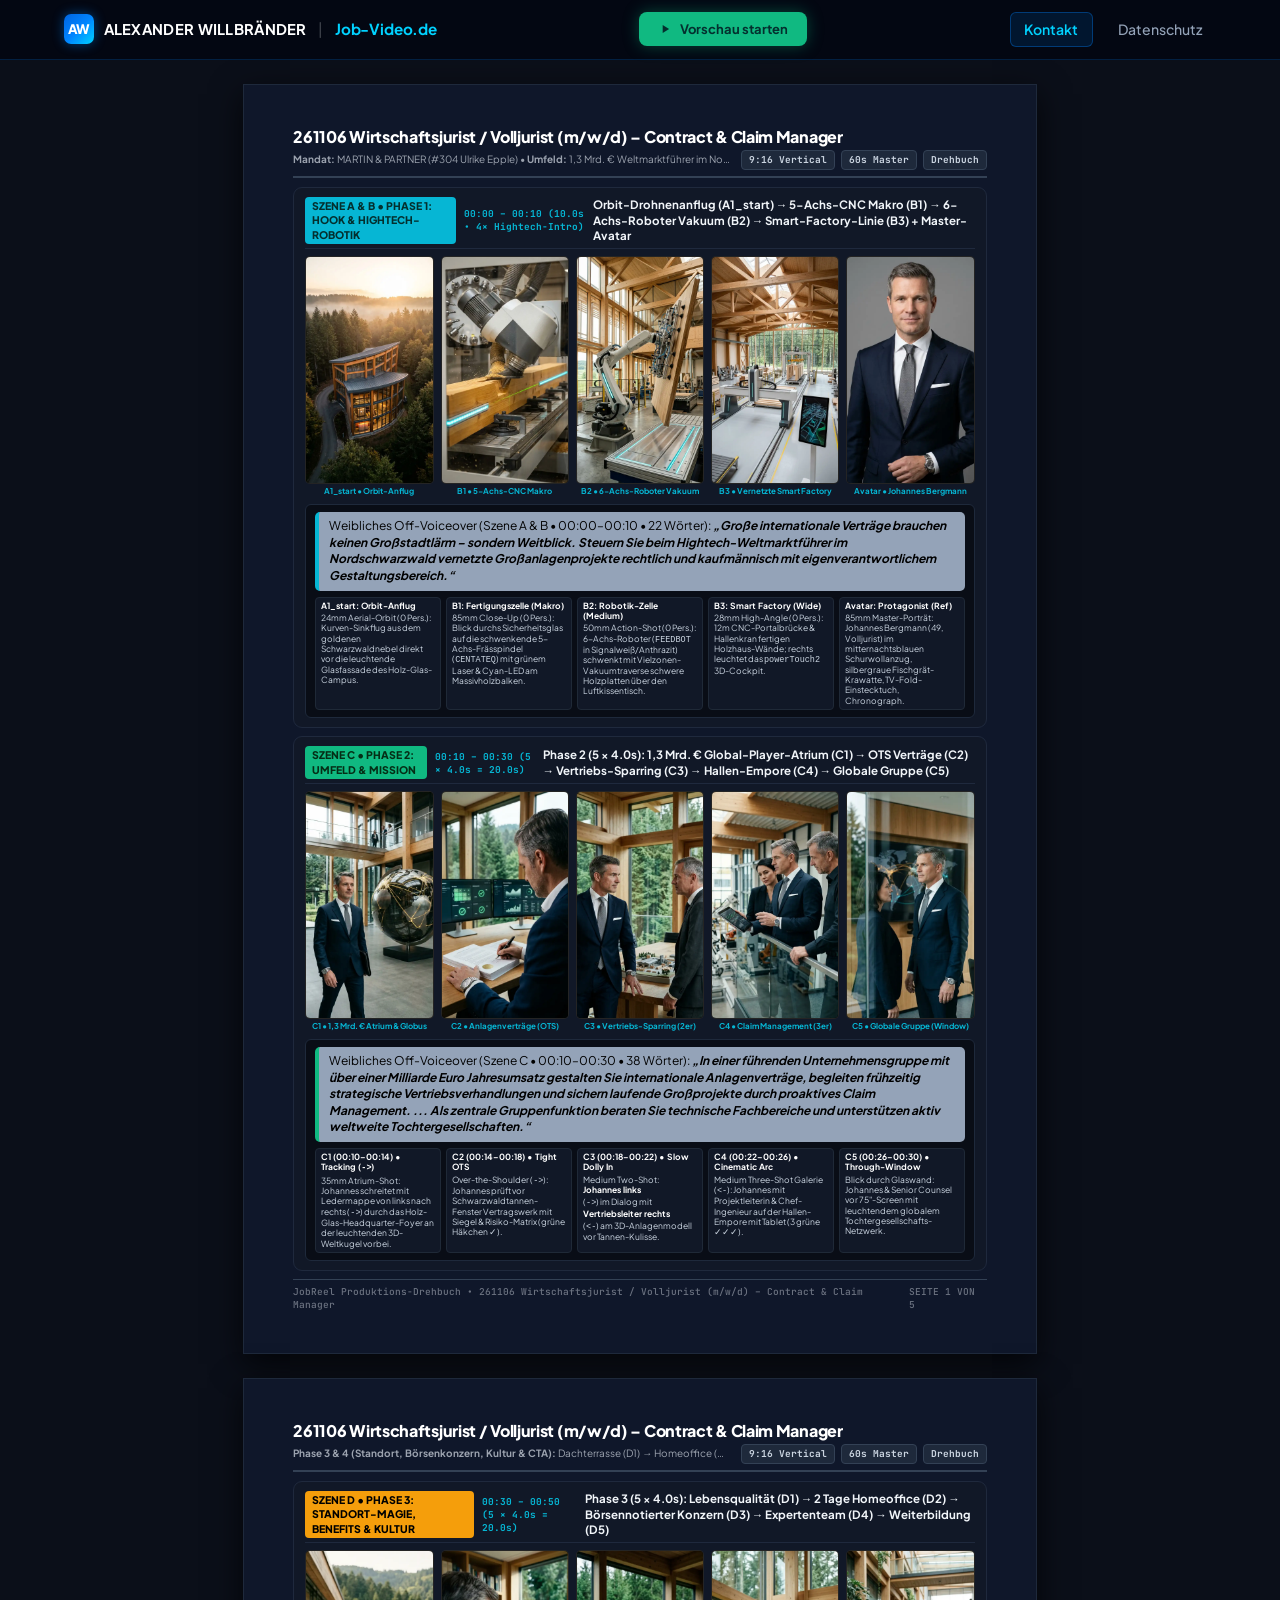
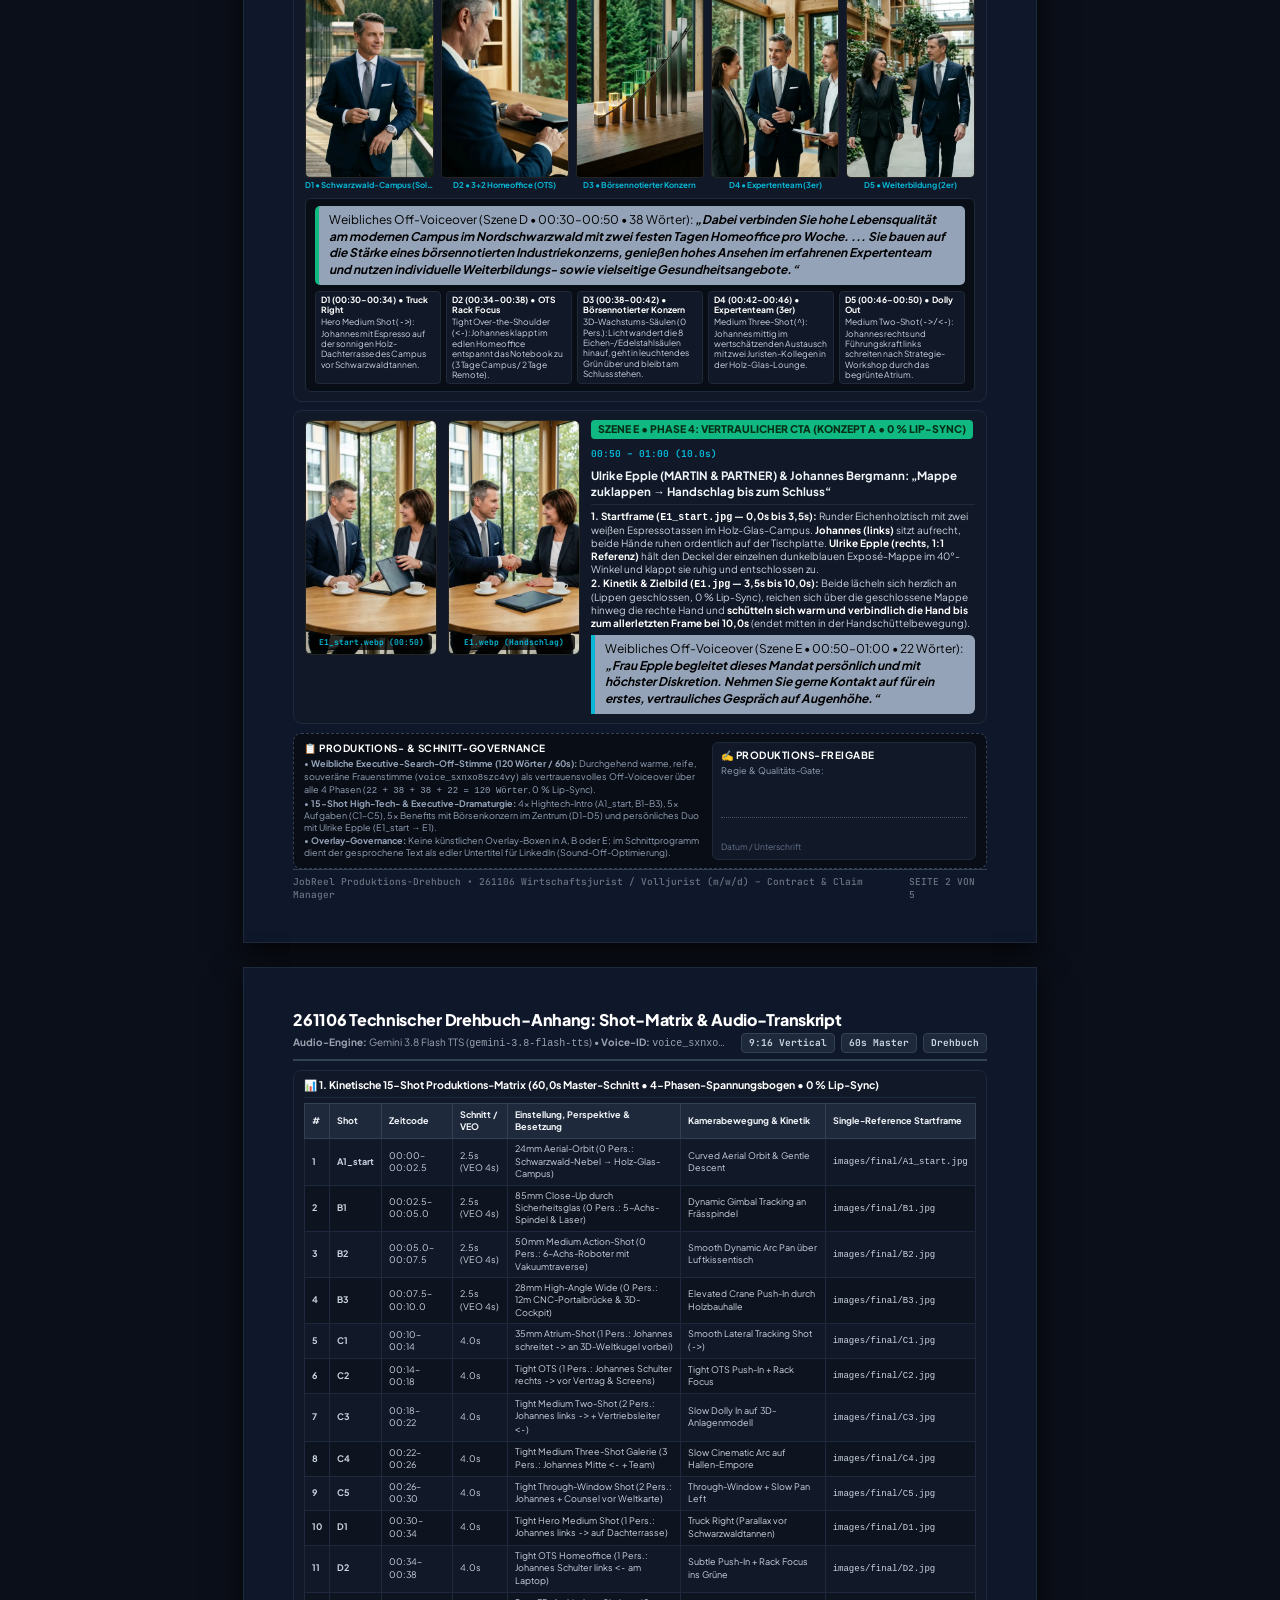
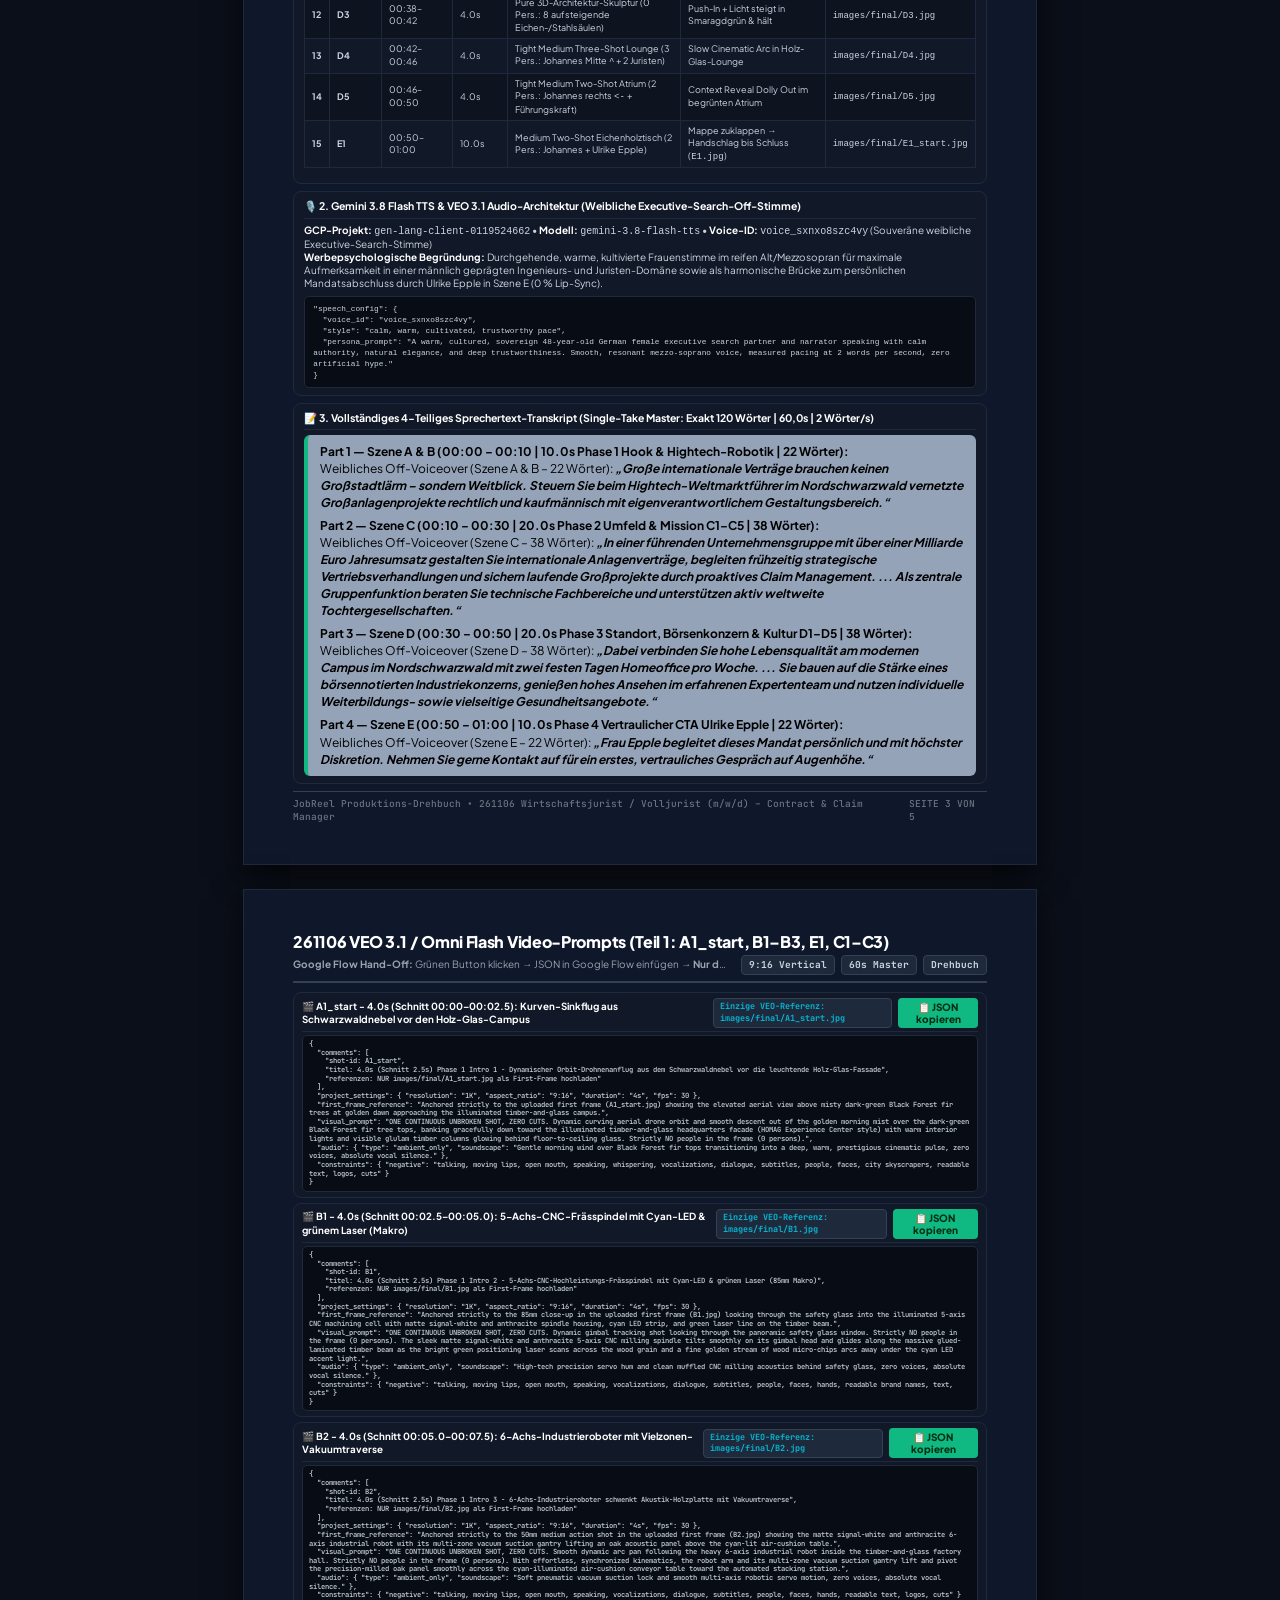
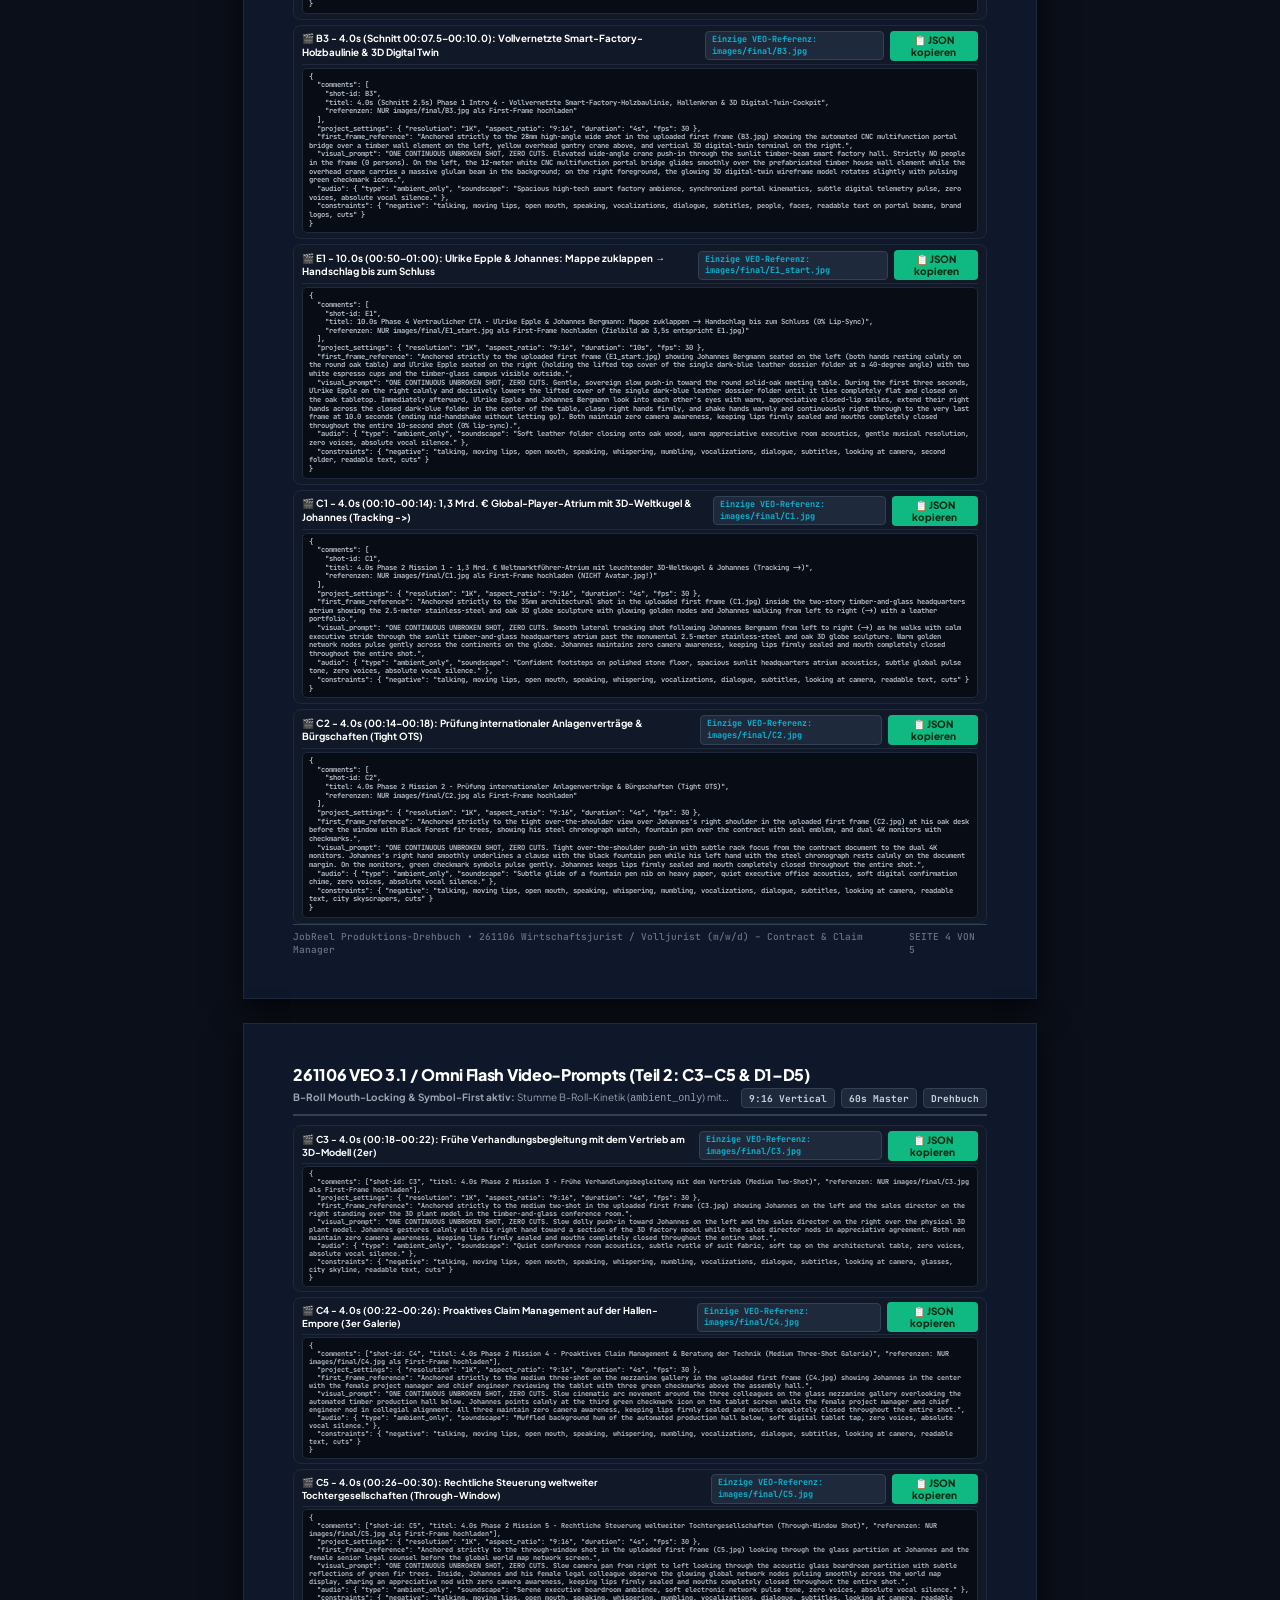
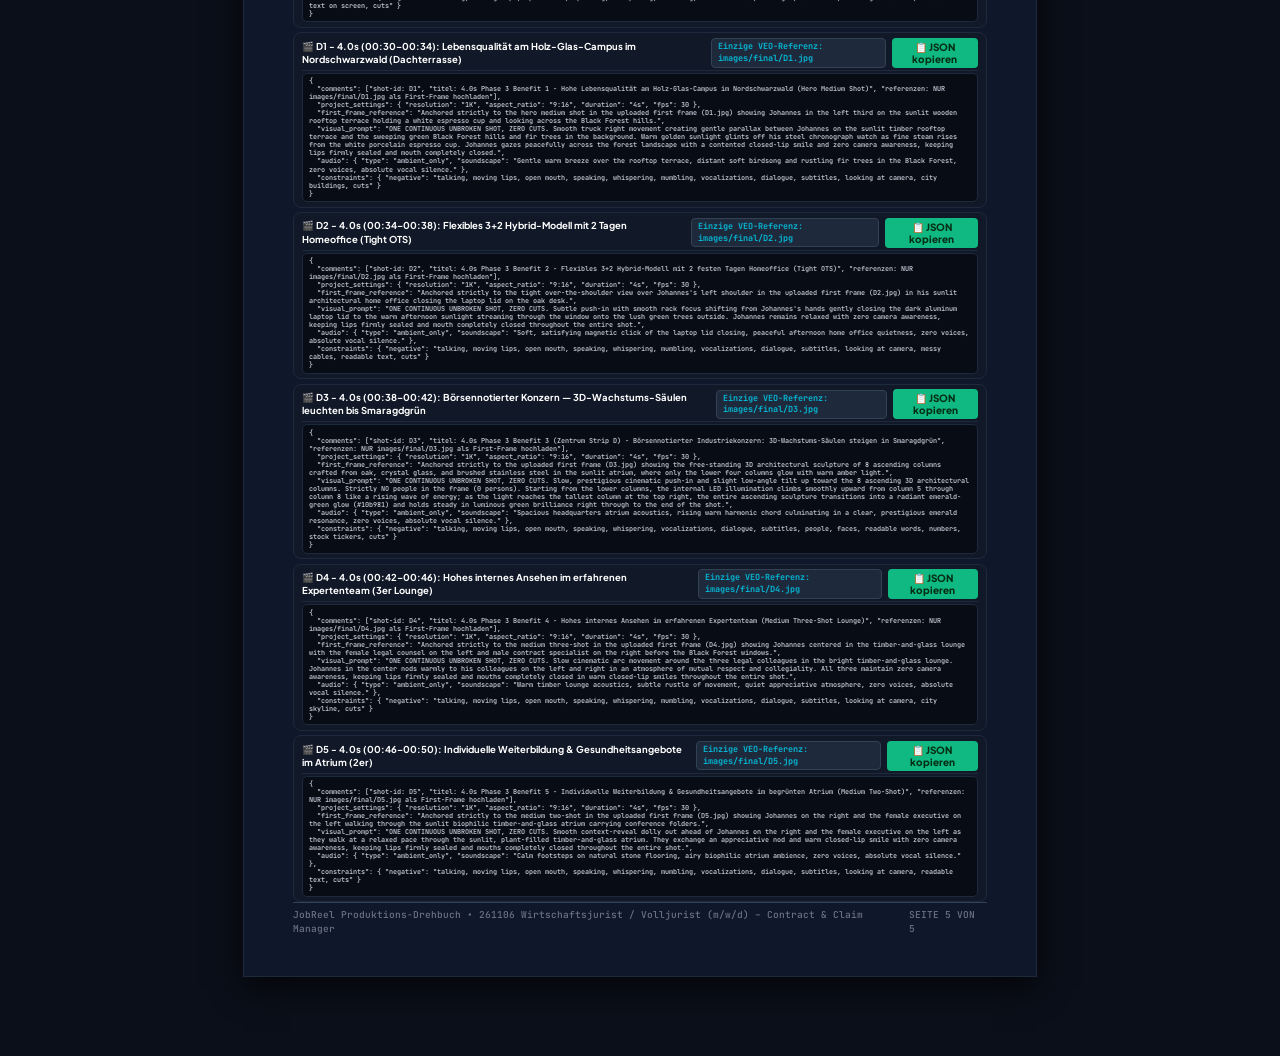
==== 261106/index.html @ aee00250 "Add 261106 Wirtschaftsjurist interactive Drehbuch with local fonts" ====
<!DOCTYPE html>
<html lang="de">
<head>
  <meta charset="UTF-8">
  <meta name="viewport" content="width=device-width, initial-scale=1.0">
  <meta name="robots" content="noindex, nofollow">
  <title>JobReel Produktions-Drehbuch — 261106 Wirtschaftsjurist / Volljurist (m/w/d) – Contract & Claim Manager</title>
  <!-- Lokale Schriften (100 % DSGVO-konform, kein Google-Server-Request) -->
  <link rel="stylesheet" href="fonts/local_fonts.css">
  <style>
    :root {
      --bg-color: #0b0f19;
      --card-bg: #111827;
      --card-border: #1f293d;
      --accent-cyan: #06b6d4;
      --accent-purple: #8b5cf6;
      --accent-green: #10b981;
      --accent-amber: #f59e0b;
      --accent-gold: #f59e0b;
      --text-main: #f3f4f6;
      --text-muted: #9ca3af;
      --text-dim: #6b7280;
    }

    * { box-sizing: border-box; margin: 0; padding: 0; }

    body {
      font-family: 'Plus Jakarta Sans', -apple-system, BlinkMacSystemFont, sans-serif;
      background-color: var(--bg-color);
      color: var(--text-main);
      line-height: 1.38;
      padding: 0 0 60px;
      -webkit-font-smoothing: antialiased;
    }

    /* --------------------------------------------------------------------------
       Site Header (Browser View • Auf PDF per Print-CSS ausgeblendet)
       -------------------------------------------------------------------------- */
    .site-header {
      position: sticky;
      top: 0;
      left: 0;
      right: 0;
      height: 60px;
      background: rgba(3, 7, 18, 0.90);
      backdrop-filter: blur(16px);
      -webkit-backdrop-filter: blur(16px);
      border-bottom: 1px solid rgba(0, 132, 255, 0.2);
      z-index: 1000;
      display: flex;
      align-items: center;
      margin-bottom: 24px;
    }

    .header-container {
      width: 100%;
      max-width: 1200px;
      margin: 0 auto;
      padding: 0 24px;
      display: flex;
      align-items: center;
      justify-content: space-between;
      gap: 16px;
    }

    .brand-logo {
      display: inline-flex;
      align-items: center;
      gap: 0.6rem;
      font-weight: 700;
      font-size: 0.95rem;
      color: #ffffff;
      text-decoration: none;
      letter-spacing: -0.01em;
      transition: opacity 0.2s ease;
      flex-shrink: 0;
    }

    .brand-logo:hover {
      opacity: 0.9;
    }

    .logo-icon {
      width: 30px;
      height: 30px;
      border-radius: 7px;
      background: linear-gradient(135deg, #0064E0 0%, #0084FF 50%, #00D2FF 100%);
      display: flex;
      align-items: center;
      justify-content: center;
      color: white;
      font-weight: 900;
      font-size: 0.82rem;
      box-shadow: 0 0 12px rgba(0, 132, 255, 0.45);
    }

    .brand-name {
      color: #ffffff;
      font-weight: 700;
      font-size: 0.92rem;
      letter-spacing: 0.02em;
    }

    .brand-divider {
      color: rgba(255, 255, 255, 0.25);
      font-weight: 300;
      margin: 0 2px;
    }

    .brand-domain {
      color: #00D2FF;
      font-weight: 700;
    }

    .header-center {
      display: flex;
      align-items: center;
      justify-content: center;
    }

    .btn-header-play {
      font-family: inherit;
      font-size: 13px;
      font-weight: 700;
      padding: 8px 18px;
      border-radius: 8px;
      border: 1px solid rgba(16, 185, 129, 0.4);
      cursor: pointer;
      display: inline-flex;
      align-items: center;
      gap: 8px;
      background: #10b981;
      color: #042f2e;
      box-shadow: 0 0 16px rgba(16, 185, 129, 0.35);
      transition: all 0.2s ease;
      white-space: nowrap;
    }

    .btn-header-play:hover {
      background: #34d399;
      transform: translateY(-1px);
      box-shadow: 0 0 24px rgba(16, 185, 129, 0.55);
      color: #02201e;
    }

    .btn-header-play svg {
      flex-shrink: 0;
    }

    .header-nav {
      display: flex;
      align-items: center;
      gap: 0.75rem;
      flex-shrink: 0;
    }

    .header-link {
      color: #94A3B8;
      font-size: 0.88rem;
      font-weight: 500;
      padding: 0.4rem 0.85rem;
      border-radius: 6px;
      text-decoration: none;
      transition: all 0.2s ease;
      white-space: nowrap;
    }

    .header-link:hover {
      color: #ffffff;
    }

    .header-link-btn {
      background: rgba(0, 132, 255, 0.12);
      border: 1px solid rgba(0, 132, 255, 0.35);
      color: #00D2FF;
      font-weight: 600;
    }

    .header-link-btn:hover {
      background: #0084FF;
      color: #ffffff;
      border-color: #0084FF;
    }

    @media (max-width: 768px) {
      .site-header { height: auto; padding: 10px 0; }
      .header-container { flex-wrap: wrap; justify-content: center; gap: 10px; }
      .brand-name { display: none; }
    }

    .a4-page {
      width: 210mm;
      min-height: 297mm;
      margin: 0 auto 24px;
      background: #0f172a;
      border: 1px solid #1e293b;
      box-shadow: 0 10px 30px rgba(0, 0, 0, 0.7);
      padding: 11mm 13mm;
      display: flex;
      flex-direction: column;
      justify-content: space-between;
      position: relative;
    }

    .doc-header {
      display: flex;
      flex-direction: column;
      gap: 3px;
      border-bottom: 2px solid #334155;
      padding-bottom: 6px;
      margin-bottom: 9px;
    }

    .doc-header h1, .doc-title-group h1 {
      font-size: 16px;
      font-weight: 800;
      color: #fff;
      letter-spacing: -0.3px;
      line-height: 1.25;
      width: 100%;
      white-space: nowrap;
      overflow: hidden;
      text-overflow: ellipsis;
      margin: 0;
    }

    .job-badge {
      background: var(--accent-cyan);
      color: #042f2e;
      font-size: 11px;
      font-weight: 800;
      padding: 2px 7px;
      border-radius: 4px;
      letter-spacing: 0.3px;
    }

    .doc-sub-header {
      display: flex;
      justify-content: space-between;
      align-items: center;
      gap: 10px;
      width: 100%;
    }

    .doc-meta {
      font-size: 10px;
      color: var(--text-muted);
      line-height: 1.3;
      white-space: nowrap;
      overflow: hidden;
      text-overflow: ellipsis;
      flex: 1;
      min-width: 0;
    }

    .header-pills {
      display: flex;
      gap: 6px;
      flex-shrink: 0;
      white-space: nowrap;
    }

    .header-pill {
      font-size: 9.5px;
      font-family: 'JetBrains Mono', monospace;
      font-weight: 700;
      padding: 2.5px 7px;
      border-radius: 4px;
      background: #1e293b;
      color: #cbd5e1;
      border: 1px solid #334155;
      white-space: nowrap;
    }

    .page-footer {
      border-top: 1px solid #334155;
      padding-top: 5px;
      display: flex;
      justify-content: space-between;
      font-size: 9.5px;
      color: var(--text-dim);
      font-family: 'JetBrains Mono', monospace;
    }

    .section-hook-duo {
      display: grid;
      grid-template-columns: 132px 132px 1fr;
      gap: 11px;
      background: var(--card-bg);
      border: 1px solid var(--card-border);
      border-radius: 9px;
      padding: 9px 11px;
      margin-bottom: 9px;
    }

    .section-duo {
      display: grid;
      grid-template-columns: 132px 1fr;
      gap: 13px;
      background: var(--card-bg);
      border: 1px solid var(--card-border);
      border-radius: 9px;
      padding: 9px 11px;
      margin-bottom: 9px;
    }

    .shot-poster {
      width: 132px;
      aspect-ratio: 9 / 16;
      border-radius: 6px;
      overflow: hidden;
      border: 1px solid rgba(255,255,255,0.14);
      background: #000;
      position: relative;
    }
    .shot-poster img { width: 100%; height: 100%; object-fit: cover; display: block; }

    .poster-label {
      position: absolute;
      bottom: 4px;
      left: 4px;
      right: 4px;
      background: rgba(0,0,0,0.78);
      font-size: 8px;
      font-weight: 700;
      text-align: center;
      padding: 2px 3px;
      border-radius: 3px;
      color: var(--accent-cyan);
      font-family: 'JetBrains Mono', monospace;
    }

    .shot-content { display: flex; flex-direction: column; justify-content: space-between; gap: 5px; }
    .shot-header-line { display: flex; align-items: center; gap: 8px; border-bottom: 1px solid #1f293d; padding-bottom: 4px; flex-wrap: wrap; }
    .shot-tag { font-size: 10.5px; font-weight: 800; padding: 2px 7px; border-radius: 4px; background: var(--accent-purple); color: #fff; }
    .shot-time { font-family: 'JetBrains Mono', monospace; font-size: 9.5px; color: var(--accent-cyan); font-weight: 700; }
    .shot-title { font-size: 11.5px; font-weight: 700; color: #f1f5f9; }
    .text-block { font-size: 10px; color: #cbd5e1; line-height: 1.32; }
    .text-block strong { color: #fff; }

    /* Law 19: 9pt Pure Black on Slate-400 (#94a3b8) for all Spoken Narration */
    .narration-quote {
      background: #94a3b8;
      border-left: 4px solid var(--accent-cyan);
      padding: 6px 10px;
      border-radius: 0 6px 6px 0;
      font-size: 9pt !important;
      color: #000000 !important;
      font-style: normal;
      line-height: 1.38;
    }
    .narration-quote strong, .narration-quote em { color: #000000 !important; }

    .overlay-badge {
      display: inline-block;
      background: rgba(139, 92, 246, 0.2);
      border: 1px dashed rgba(139, 92, 246, 0.6);
      color: #c4b5fd;
      font-family: 'JetBrains Mono', monospace;
      font-size: 9px;
      font-weight: 700;
      padding: 2px 6px;
      border-radius: 4px;
      width: fit-content;
    }

    .section-strip {
      background: var(--card-bg);
      border: 1px solid var(--card-border);
      border-radius: 9px;
      padding: 9px 11px;
      margin-bottom: 8px;
      display: flex;
      flex-direction: column;
      gap: 7px;
    }

    .strip-header { display: flex; align-items: center; gap: 8px; border-bottom: 1px solid #1f293d; padding-bottom: 4px; }
    .strip-images-5 { display: grid; grid-template-columns: repeat(5, minmax(0, 1fr)); gap: 7px; }
    .strip-card { display: flex; flex-direction: column; gap: 2px; min-width: 0; }
    .strip-card-poster {
      width: 100%;
      aspect-ratio: 9 / 16;
      border-radius: 5px;
      overflow: hidden;
      border: 1px solid rgba(255,255,255,0.14);
      background: #000;
    }
    .strip-card-poster img { width: 100%; height: 100%; object-fit: cover; display: block; }
    .strip-card-label {
      font-size: 8px;
      font-weight: 700;
      color: var(--accent-cyan);
      text-align: center;
      white-space: nowrap;
      overflow: hidden;
      text-overflow: ellipsis;
    }

    .strip-fullwidth-text {
      background: #090d16;
      border: 1px solid #1e293b;
      border-radius: 6px;
      padding: 7px 9px;
      display: flex;
      flex-direction: column;
      gap: 5px;
    }

    .strip-narrate-line {
      font-size: 9pt !important;
      color: #000000 !important;
      font-style: normal;
      border-left: 4px solid var(--accent-green);
      padding: 6px 10px;
      background: #94a3b8;
      border-radius: 5px;
      line-height: 1.38;
    }
    .strip-narrate-line strong, .strip-narrate-line em { color: #000000 !important; }

    .strip-details-grid { display: grid; grid-template-columns: repeat(5, minmax(0, 1fr)); gap: 5px; margin-top: 1px; }
    .strip-detail-item {
      font-size: 8.5px;
      color: #cbd5e1;
      line-height: 1.22;
      background: #111827;
      padding: 3px 5px;
      border-radius: 4px;
      border: 1px solid #1f2937;
      min-width: 0;
    }
    .strip-detail-item strong { color: #fff; display: block; margin-bottom: 2px; font-size: 8.5px; }

    .notes-box {
      background: #090d16;
      border: 1px dashed #334155;
      border-radius: 8px;
      padding: 8px 10px;
      display: grid;
      grid-template-columns: 1.5fr 1fr;
      gap: 11px;
      font-size: 9px;
      color: #94a3b8;
    }
    .notes-box h4 { font-size: 10px; color: #fff; margin-bottom: 3px; text-transform: uppercase; letter-spacing: 0.5px; }

    .sign-box {
      border: 1px solid #1e293b;
      border-radius: 6px;
      padding: 6px 8px;
      display: flex;
      flex-direction: column;
      justify-content: space-between;
      background: #111827;
    }
    .sign-line { border-bottom: 1px dotted #475569; height: 16px; margin-top: 4px; }

    /* Technical Tables & VEO Prompt Cards (Pages 3-5) */
    .tech-table {
      width: 100%;
      border-collapse: collapse;
      margin-bottom: 8px;
      font-size: 9px;
    }
    .tech-table th {
      background: #1e293b;
      color: #f1f5f9;
      text-align: left;
      padding: 5px 7px;
      border: 1px solid #334155;
      font-weight: 700;
    }
    .tech-table td {
      padding: 4px 7px;
      border: 1px solid #1f293d;
      color: #cbd5e1;
      background: #111827;
    }
    .tech-table tr:nth-child(even) td { background: #0d131f; }

    .tech-card {
      background: var(--card-bg);
      border: 1px solid var(--card-border);
      border-radius: 8px;
      padding: 7px 10px;
      margin-bottom: 7px;
    }
    .tech-card h3 {
      font-size: 10.5px;
      font-weight: 700;
      color: #fff;
      border-bottom: 1px solid #1f293d;
      padding-bottom: 4px;
      margin-bottom: 5px;
      display: flex;
      justify-content: space-between;
      align-items: center;
      gap: 8px;
    }

    .ref-pill {
      font-family: 'JetBrains Mono', monospace;
      font-size: 8.5px;
      background: #1e293b;
      color: var(--accent-cyan);
      padding: 2px 6px;
      border-radius: 4px;
      border: 1px solid #334155;
    }

    .btn-copy {
      background: var(--accent-green);
      color: #052e16;
      border: none;
      font-family: inherit;
      font-size: 10px;
      font-weight: 800;
      padding: 3px 9px;
      border-radius: 4px;
      cursor: pointer;
      transition: all 0.15s ease;
    }
    .btn-copy:hover { filter: brightness(1.1); transform: translateY(-1px); }

    .code-box {
      background: #080c14;
      border: 1px solid #1e293b;
      border-radius: 5px;
      padding: 6px 8px;
      font-family: 'JetBrains Mono', Consolas, monospace;
      font-size: 7.8px;
      color: #cbd5e1;
      overflow-x: auto;
      white-space: pre-wrap;
      line-height: 1.3;
    }

    .speech-transcript-box {
      background: #94a3b8;
      border-left: 4px solid var(--accent-green);
      border-radius: 6px;
      padding: 8px 12px;
      font-size: 9pt !important;
      color: #000000 !important;
      line-height: 1.42;
    }
    .speech-transcript-box p { margin-bottom: 6px; color: #000000 !important; }
    .speech-transcript-box p:last-child { margin-bottom: 0; }
    .speech-transcript-box strong, .speech-transcript-box em { color: #000000 !important; }

    /* Modal Smartphone Simulator */
    .modal-backdrop {
      display: none;
      position: fixed;
      inset: 0;
      background: rgba(0, 0, 0, 0.88);
      backdrop-filter: blur(14px);
      z-index: 1000;
      justify-content: center;
      align-items: center;
    }
    .modal-backdrop.active { display: flex; }

    .phone-simulator {
      width: 360px;
      height: 640px;
      background: #000;
      border-radius: 36px;
      border: 6px solid #27272a;
      box-shadow: 0 0 50px rgba(0,0,0,0.9), 0 0 20px rgba(16, 185, 129, 0.4);
      position: relative;
      overflow: hidden;
      display: flex;
      flex-direction: column;
    }

    .phone-screen { position: relative; flex: 1; background: #000; }
    .phone-screen img {
      width: 100%; height: 100%; object-fit: cover; position: absolute; inset: 0; opacity: 0; transition: opacity 0.25s ease;
    }
    .phone-screen img.active { opacity: 1; }

    .phone-overlay {
      position: absolute;
      inset: 0;
      display: flex;
      flex-direction: column;
      justify-content: space-between;
      padding: 20px 16px;
      background: linear-gradient(180deg, rgba(0,0,0,0.6) 0%, transparent 20%, transparent 60%, rgba(0,0,0,0.85) 100%);
      pointer-events: none;
      z-index: 10;
    }

    .player-header { display: flex; justify-content: space-between; align-items: center; }
    .player-badge { background: var(--accent-green); color: #000; font-size: 10px; font-weight: 800; padding: 2px 6px; border-radius: 4px; }
    .player-time { font-family: 'JetBrains Mono', monospace; color: #fff; font-size: 12px; font-weight: 700; }
    .player-caption {
      color: #fff; font-size: 12px; font-weight: 700; text-align: center; background: rgba(0,0,0,0.75);
      backdrop-filter: blur(8px); padding: 8px 12px; border-radius: 8px; border: 1px solid rgba(255,255,255,0.15); line-height: 1.3;
    }
    .progress-bar-container { width: 100%; height: 4px; background: rgba(255,255,255,0.2); border-radius: 2px; margin-top: 8px; overflow: hidden; }
    .progress-bar-fill { width: 0%; height: 100%; background: var(--accent-green); transition: width 0.1s linear; }
    .btn-close-modal {
      position: absolute; top: 20px; right: 20px; background: #27272a; color: #fff; border: none; font-size: 22px;
      width: 40px; height: 40px; border-radius: 50%; cursor: pointer; display: flex; align-items: center; justify-content: center;
    }

    @media print {
      @page { size: A4 portrait; margin: 6mm 8mm; }
      body { background: #fff !important; color: #000 !important; padding: 0 !important; margin: 0 !important; }
      .site-header, .screen-controls, .no-print, .modal-backdrop { display: none !important; }
      .a4-page {
        width: 100% !important;
        min-height: 275mm !important;
        max-height: 282mm !important;
        margin: 0 !important;
        padding: 0 !important;
        background: #fff !important;
        color: #000 !important;
        border: none !important;
        box-shadow: none !important;
        page-break-after: always !important;
        break-after: page !important;
        overflow: hidden !important;
      }
      .a4-page:last-of-type { page-break-after: auto !important; break-after: auto !important; }
      .doc-header { border-bottom: 2px solid #000 !important; }
      .doc-header h1, .doc-title-group h1 { color: #000 !important; }
      .doc-meta { color: #475569 !important; }
      .job-badge { background: #000 !important; color: #fff !important; }
      .header-pill, .ref-pill { background: #f1f5f9 !important; color: #000 !important; border: 1px solid #cbd5e1 !important; }
      .section-hook-duo, .section-duo, .section-strip, .tech-card { background: #fff !important; border: 1px solid #cbd5e1 !important; color: #000 !important; }
      .shot-poster, .strip-card-poster { border: 1px solid #e2e8f0 !important; box-shadow: 0 3px 8px rgba(0,0,0,0.12) !important; }
      .shot-header-line, .strip-header, .tech-card h3 { border-bottom: 1px solid #e2e8f0 !important; }
      .shot-tag { background: #000 !important; color: #fff !important; }
      .shot-time { color: #0f766e !important; }
      .shot-title, .text-block strong, .strip-detail-item strong, .tech-card h3 { color: #000 !important; }
      .text-block, .strip-detail-item { color: #334155 !important; }
      .narration-quote, .strip-narrate-line, .speech-transcript-box {
        background: #f1f5f9 !important;
        color: #000000 !important;
        font-size: 9pt !important;
        border: 1px solid #cbd5e1 !important;
      }
      .strip-fullwidth-text, .notes-box { background: #f8fafc !important; border: 1px solid #cbd5e1 !important; color: #334155 !important; }
      .notes-box h4 { color: #000 !important; }
      .sign-box { background: #fff !important; border: 1px solid #cbd5e1 !important; }
      .page-footer { border-top: 1px solid #cbd5e1 !important; color: #64748b !important; }
      .tech-table th { background: #f1f5f9 !important; color: #000 !important; border: 1px solid #cbd5e1 !important; }
      .tech-table td { background: #fff !important; color: #000 !important; border: 1px solid #e2e8f0 !important; }
      .code-box { background: #f8fafc !important; color: #0f172a !important; border: 1px solid #cbd5e1 !important; }
    }
  </style>
</head>
<body>
  <!-- 
    =========================================================================
    VERBINDLICHE 5-SEITEN DREHBUCH-ARCHITEKTUR (LOOP LEARN 28.10.2026):
    =========================================================================
    Jedes storyboard-drehbuch.html MUSS zwingend 1:1 dieses Template (CSS + DOM-Aufbau) nutzen!
    NIEMALS eigene CSS-Grids (wie .scene-row-top nebeneinander) erfinden!

    SEITE 1 (.a4-page):
      - .doc-header (einzeiliges h1 + .doc-sub-header mit .doc-meta links und 3 .header-pill rechts: 9:16 Vertical | 60s Master | Drehbuch)
      - 1. .section-hook-duo (volle Breite! Links A1_start.jpg [132px], daneben A1.jpg [132px], rechts .shot-content)
      - 2. .section-hook-duo (volle Breite DARUNTER! Links Avatar.jpg [132px], daneben B1.jpg [132px], rechts .shot-content mit .narration-quote)
      - 3. .section-strip (volle Breite DARUNTER! Szene C 5er-Strip .strip-images-5 + .strip-fullwidth-text mit .strip-narrate-line & .strip-details-grid)
      - .page-footer (SEITE 1 VON 5)

    SEITE 2 (.a4-page):
      - .doc-header
      - 1. .section-strip (Szene D 5er-Strip .strip-images-5 + .strip-fullwidth-text mit .strip-narrate-line & .strip-details-grid)
      - 2. .section-duo (Szene E: Links E1.jpg [132px], rechts .shot-content mit .narration-quote)
      - 3. .notes-box (Produktions- & Schnitt-Governance links + .sign-box Produktions-Freigabe rechts)
      - .page-footer (SEITE 2 VON 5)

    SEITE 3 (.a4-page):
      - .doc-header
      - 1. .tech-card mit .tech-table (Kinetische 13-Shot Produktions-Matrix)
      - 2. .tech-card (Gemini 3.8 Flash TTS & VEO 3.1 Stimm-Synergie mit .code-box)
      - 3. .tech-card mit .speech-transcript-box (Vollständiges 4-Teiliges Sprechertext-Transkript in 9pt Schwarz auf #94a3b8)
      - .page-footer (SEITE 3 VON 5)

    SEITE 4 (.a4-page):
      - .doc-header
      - 6 × .tech-card untereinander (VEO 3.1 JSON Prompts Teil 1: A1, B1, E1, C1, C2, C3 mit .ref-pill, .btn-copy & <pre class="code-box">)
      - .page-footer (SEITE 4 VON 5)

    SEITE 5 (.a4-page):
      - .doc-header
      - 7 × .tech-card untereinander (VEO 3.1 JSON Prompts Teil 2: C4, C5, D1, D2, D3, D4, D5 mit .ref-pill, .btn-copy & <pre class="code-box">)
      - .page-footer (SEITE 5 VON 5)
  -->
  
  <!-- ========================================================================= -->
  <!-- SITE HEADER (Browser View • Auf PDF per Print-CSS ausgeblendet) -->
  <!-- ========================================================================= -->
  <header class="site-header no-print">
    <div class="header-container">
      <!-- 1. Logo & Startseiten-Link -->
      <a href="https://job-video.de" class="brand-logo" title="Zur Startseite von Job-Video.de">
        <span class="logo-icon">AW</span>
        <span class="brand-name">ALEXANDER WILLBRÄNDER</span>
        <span class="brand-divider">|</span>
        <span class="brand-domain">Job-Video.de</span>
      </a>

      <!-- 2. Farblich hervorgehobener Button: Vorschau starten -->
      <div class="header-center">
        <button class="btn-header-play" onclick="startPlayback()" title="60s Smartphone-Vorschau abspielen">
          <svg width="14" height="14" viewBox="0 0 24 24" fill="currentColor"><path d="M8 5v14l11-7z"/></svg>
          <span>Vorschau starten</span>
        </button>
      </div>

      <!-- 3. Links zu Kontakt & Datenschutz -->
      <nav class="header-nav">
        <a href="https://job-video.de/impressum.html" class="header-link header-link-btn" target="_blank" rel="noopener">Kontakt</a>
        <a href="https://job-video.de/datenschutz.html" class="header-link" target="_blank" rel="noopener">Datenschutz</a>
      </nav>
    </div>
  </header>

  <!-- ========================================================================= -->
  <!-- SEITE 1 VON 5: HOOK (SHOT A), SZENE B & 5ER-STRIP UMFELD & MISSION (C1-C5) -->
  <!-- ========================================================================= -->
  <div class="a4-page">
    <div>
      <div class="doc-header">
        <h1>261106 Wirtschaftsjurist / Volljurist (m/w/d) – Contract & Claim Manager</h1>
        <div class="doc-sub-header">
          <div class="doc-meta">
            <strong>Mandat:</strong> MARTIN &amp; PARTNER (#304 Ulrike Epple) • <strong>Umfeld:</strong> 1,3 Mrd. € Weltmarktführer im Nordschwarzwald • <strong>Dramaturgie:</strong> 4-Phasen-Spannungsbogen (0% Lip-Sync)
          </div>
          <div class="header-pills">
            <span class="header-pill">9:16 Vertical</span>
            <span class="header-pill">60s Master</span>
            <span class="header-pill">Drehbuch</span>
          </div>
        </div>
      </div>

      <!-- SZENE A & B: 5ER-STRIP PHASE 1 HOOK & HIGHTECH-ROBOTIK-ZENTRUM (A1_start, B1, B2, B3, Avatar) — VOLLE BREITE -->
      <div class="section-strip">
        <div class="strip-header">
          <span class="shot-tag" style="background: var(--accent-cyan); color:#042f2e;">SZENE A &amp; B • PHASE 1: HOOK &amp; HIGHTECH-ROBOTIK</span>
          <span class="shot-time">00:00 – 00:10 (10.0s • 4× Hightech-Intro)</span>
          <span class="shot-title">Orbit-Drohnenanflug (A1_start) → 5-Achs-CNC Makro (B1) → 6-Achs-Roboter Vakuum (B2) → Smart-Factory-Linie (B3) + Master-Avatar</span>
        </div>

        <div class="strip-images-5">
          <div class="strip-card">
            <div class="strip-card-poster"><img src="images/final/webp/A1_start.webp" data-shot="A1_start" alt="A1_start"></div>
            <div class="strip-card-label">A1_start • Orbit-Anflug</div>
          </div>
          <div class="strip-card">
            <div class="strip-card-poster"><img src="images/final/webp/B1.webp" data-shot="B1" alt="B1"></div>
            <div class="strip-card-label">B1 • 5-Achs-CNC Makro</div>
          </div>
          <div class="strip-card">
            <div class="strip-card-poster"><img src="images/final/webp/B2.webp" data-shot="B2" alt="B2"></div>
            <div class="strip-card-label">B2 • 6-Achs-Roboter Vakuum</div>
          </div>
          <div class="strip-card">
            <div class="strip-card-poster"><img src="images/final/webp/B3.webp" data-shot="B3" alt="B3"></div>
            <div class="strip-card-label">B3 • Vernetzte Smart Factory</div>
          </div>
          <div class="strip-card">
            <div class="strip-card-poster"><img src="images/final/webp/Avatar.webp" data-shot="Avatar" alt="Avatar"></div>
            <div class="strip-card-label">Avatar • Johannes Bergmann</div>
          </div>
        </div>

        <div class="strip-fullwidth-text">
          <div class="strip-narrate-line" style="border-left-color: var(--accent-cyan);">
            Weibliches Off-Voiceover (Szene A &amp; B • 00:00–00:10 • 22 Wörter): <strong><em>„Große internationale Verträge brauchen keinen Großstadtlärm – sondern Weitblick. Steuern Sie beim Hightech-Weltmarktführer im Nordschwarzwald vernetzte Großanlagenprojekte rechtlich und kaufmännisch mit eigenverantwortlichem Gestaltungsbereich.“</em></strong>
          </div>
          <div class="strip-details-grid">
            <div class="strip-detail-item">
              <strong>A1_start: Orbit-Anflug</strong>
              24mm Aerial-Orbit (0 Pers.): Kurven-Sinkflug aus dem goldenen Schwarzwaldnebel direkt vor die leuchtende Glasfassade des Holz-Glas-Campus.
            </div>
            <div class="strip-detail-item">
              <strong>B1: Fertigungszelle (Makro)</strong>
              85mm Close-Up (0 Pers.): Blick durchs Sicherheitsglas auf die schwenkende 5-Achs-Frässpindel (<code>CENTATEQ</code>) mit grünem Laser &amp; Cyan-LED am Massivholzbalken.
            </div>
            <div class="strip-detail-item">
              <strong>B2: Robotik-Zelle (Medium)</strong>
              50mm Action-Shot (0 Pers.): 6-Achs-Roboter (<code>FEEDBOT</code> in Signalweiß/Anthrazit) schwenkt mit Vielzonen-Vakuumtraverse schwere Holzplatten über den Luftkissentisch.
            </div>
            <div class="strip-detail-item">
              <strong>B3: Smart Factory (Wide)</strong>
              28mm High-Angle (0 Pers.): 12m CNC-Portalbrücke &amp; Hallenkran fertigen Holzhaus-Wände; rechts leuchtet das <code>powerTouch2</code> 3D-Cockpit.
            </div>
            <div class="strip-detail-item">
              <strong>Avatar: Protagonist (Ref)</strong>
              85mm Master-Porträt: Johannes Bergmann (49, Volljurist) im mitternachtsblauen Schurwollanzug, silbergraue Fischgrät-Krawatte, TV-Fold-Einstecktuch, Chronograph.
            </div>
          </div>
        </div>
      </div>

      <!-- SZENE C: 5ER-STRIP PHASE 2 UMFELD & MISSION (C1-C5) — VOLLE BREITE DARUNTER -->
      <div class="section-strip">
        <div class="strip-header">
          <span class="shot-tag" style="background: var(--accent-green); color:#052e16;">SZENE C • PHASE 2: UMFELD &amp; MISSION</span>
          <span class="shot-time">00:10 – 00:30 (5 × 4.0s = 20.0s)</span>
          <span class="shot-title">Phase 2 (5 × 4.0s): 1,3 Mrd. € Global-Player-Atrium (C1) → OTS Verträge (C2) → Vertriebs-Sparring (C3) → Hallen-Empore (C4) → Globale Gruppe (C5)</span>
        </div>

        <div class="strip-images-5">
          <div class="strip-card">
            <div class="strip-card-poster"><img src="images/final/webp/C1.webp" data-shot="C1" alt="C1"></div>
            <div class="strip-card-label">C1 • 1,3 Mrd. € Atrium &amp; Globus</div>
          </div>
          <div class="strip-card">
            <div class="strip-card-poster"><img src="images/final/webp/C2.webp" data-shot="C2" alt="C2"></div>
            <div class="strip-card-label">C2 • Anlagenverträge (OTS)</div>
          </div>
          <div class="strip-card">
            <div class="strip-card-poster"><img src="images/final/webp/C3.webp" data-shot="C3" alt="C3"></div>
            <div class="strip-card-label">C3 • Vertriebs-Sparring (2er)</div>
          </div>
          <div class="strip-card">
            <div class="strip-card-poster"><img src="images/final/webp/C4.webp" data-shot="C4" alt="C4"></div>
            <div class="strip-card-label">C4 • Claim Management (3er)</div>
          </div>
          <div class="strip-card">
            <div class="strip-card-poster"><img src="images/final/webp/C5.webp" data-shot="C5" alt="C5"></div>
            <div class="strip-card-label">C5 • Globale Gruppe (Window)</div>
          </div>
        </div>

        <div class="strip-fullwidth-text">
          <div class="strip-narrate-line">
            Weibliches Off-Voiceover (Szene C • 00:10–00:30 • 38 Wörter): <strong><em>„In einer führenden Unternehmensgruppe mit über einer Milliarde Euro Jahresumsatz gestalten Sie internationale Anlagenverträge, begleiten frühzeitig strategische Vertriebsverhandlungen und sichern laufende Großprojekte durch proaktives Claim Management. ... Als zentrale Gruppenfunktion beraten Sie technische Fachbereiche und unterstützen aktiv weltweite Tochtergesellschaften.“</em></strong>
          </div>
          <div class="strip-details-grid">
            <div class="strip-detail-item">
              <strong>C1 (00:10–00:14) • Tracking (<code>-&gt;</code>)</strong>
              35mm Atrium-Shot: Johannes schreitet mit Ledermappe von links nach rechts (<code>-&gt;</code>) durch das Holz-Glas-Headquarter-Foyer an der leuchtenden 3D-Weltkugel vorbei.
            </div>
            <div class="strip-detail-item">
              <strong>C2 (00:14–00:18) • Tight OTS</strong>
              Over-the-Shoulder (<code>-&gt;</code>): Johannes prüft vor Schwarzwaldtannen-Fenster Vertragswerk mit Siegel &amp; Risiko-Matrix (grüne Häkchen <code>✓</code>).
            </div>
            <div class="strip-detail-item">
              <strong>C3 (00:18–00:22) • Slow Dolly In</strong>
              Medium Two-Shot: <strong>Johannes links</strong> (<code>-&gt;</code>) im Dialog mit <strong>Vertriebsleiter rechts</strong> (<code>&lt;-</code>) am 3D-Anlagenmodell vor Tannen-Kulisse.
            </div>
            <div class="strip-detail-item">
              <strong>C4 (00:22–00:26) • Cinematic Arc</strong>
              Medium Three-Shot Galerie (<code>&lt;-</code>): Johannes mit Projektleiterin &amp; Chef-Ingenieur auf der Hallen-Empore mit Tablet (3 grüne <code>✓✓✓</code>).
            </div>
            <div class="strip-detail-item">
              <strong>C5 (00:26–00:30) • Through-Window</strong>
              Blick durch Glaswand: Johannes &amp; Senior Counsel vor 75"-Screen mit leuchtendem globalem Tochtergesellschafts-Netzwerk.
            </div>
          </div>
        </div>
      </div>
    </div>

    <div class="page-footer">
      <span>JobReel Produktions-Drehbuch • 261106 Wirtschaftsjurist / Volljurist (m/w/d) – Contract & Claim Manager</span>
      <span>SEITE 1 VON 5</span>
    </div>
  </div>

  <!-- ========================================================================= -->
  <!-- SEITE 2 VON 5: PHASE 3 BENEFITS (D1-D5), PHASE 4 CTA (E1) & FREIGABE       -->
  <!-- ========================================================================= -->
  <div class="a4-page">
    <div>
      <div class="doc-header">
        <h1>261106 Wirtschaftsjurist / Volljurist (m/w/d) – Contract & Claim Manager</h1>
        <div class="doc-sub-header">
          <div class="doc-meta">
            <strong>Phase 3 &amp; 4 (Standort, Börsenkonzern, Kultur &amp; CTA):</strong> Dachterrasse (D1) → Homeoffice (D2) → Börsennotierter Konzern (D3) → Expertenteam (D4) → Weiterbildung (D5) + Duo E1
          </div>
          <div class="header-pills">
            <span class="header-pill">9:16 Vertical</span>
            <span class="header-pill">60s Master</span>
            <span class="header-pill">Drehbuch</span>
          </div>
        </div>
      </div>

      <!-- SZENE D: 5ER-STRIP PHASE 3 BENEFITS & KULTUR (D1-D5) -->
      <div class="section-strip">
        <div class="strip-header">
          <span class="shot-tag" style="background: var(--accent-amber); color:#000;">SZENE D • PHASE 3: STANDORT-MAGIE, BENEFITS &amp; KULTUR</span>
          <span class="shot-time">00:30 – 00:50 (5 × 4.0s = 20.0s)</span>
          <span class="shot-title">Phase 3 (5 × 4.0s): Lebensqualität (D1) → 2 Tage Homeoffice (D2) → Börsennotierter Konzern (D3) → Expertenteam (D4) → Weiterbildung (D5)</span>
        </div>

        <div class="strip-images-5">
          <div class="strip-card">
            <div class="strip-card-poster"><img src="images/final/webp/D1.webp" data-shot="D1" alt="D1"></div>
            <div class="strip-card-label">D1 • Schwarzwald-Campus (Solo)</div>
          </div>
          <div class="strip-card">
            <div class="strip-card-poster"><img src="images/final/webp/D2.webp" data-shot="D2" alt="D2"></div>
            <div class="strip-card-label">D2 • 3+2 Homeoffice (OTS)</div>
          </div>
          <div class="strip-card">
            <div class="strip-card-poster"><img src="images/final/webp/D3.webp" data-shot="D3" alt="D3"></div>
            <div class="strip-card-label">D3 • Börsennotierter Konzern</div>
          </div>
          <div class="strip-card">
            <div class="strip-card-poster"><img src="images/final/webp/D4.webp" data-shot="D4" alt="D4"></div>
            <div class="strip-card-label">D4 • Expertenteam (3er)</div>
          </div>
          <div class="strip-card">
            <div class="strip-card-poster"><img src="images/final/webp/D5.webp" data-shot="D5" alt="D5"></div>
            <div class="strip-card-label">D5 • Weiterbildung (2er)</div>
          </div>
        </div>

        <div class="strip-fullwidth-text">
          <div class="strip-narrate-line">
            Weibliches Off-Voiceover (Szene D • 00:30–00:50 • 38 Wörter): <strong><em>„Dabei verbinden Sie hohe Lebensqualität am modernen Campus im Nordschwarzwald mit zwei festen Tagen Homeoffice pro Woche. ... Sie bauen auf die Stärke eines börsennotierten Industriekonzerns, genießen hohes Ansehen im erfahrenen Expertenteam und nutzen individuelle Weiterbildungs- sowie vielseitige Gesundheitsangebote.“</em></strong>
          </div>
          <div class="strip-details-grid">
            <div class="strip-detail-item">
              <strong>D1 (00:30–00:34) • Truck Right</strong>
              Hero Medium Shot (<code>-&gt;</code>): Johannes mit Espresso auf der sonnigen Holz-Dachterrasse des Campus vor Schwarzwaldtannen.
            </div>
            <div class="strip-detail-item">
              <strong>D2 (00:34–00:38) • OTS Rack Focus</strong>
              Tight Over-the-Shoulder (<code>&lt;-</code>): Johannes klappt im edlen Homeoffice entspannt das Notebook zu (3 Tage Campus / 2 Tage Remote).
            </div>
            <div class="strip-detail-item">
              <strong>D3 (00:38–00:42) • Börsennotierter Konzern</strong>
              3D-Wachstums-Säulen (0 Pers.): Licht wandert die 8 Eichen-/Edelstahlsäulen hinauf, geht in leuchtendes Grün über und bleibt am Schluss stehen.
            </div>
            <div class="strip-detail-item">
              <strong>D4 (00:42–00:46) • Expertenteam (3er)</strong>
              Medium Three-Shot (<code>^</code>): Johannes mittig im wertschätzenden Austausch mit zwei Juristen-Kollegen in der Holz-Glas-Lounge.
            </div>
            <div class="strip-detail-item">
              <strong>D5 (00:46–00:50) • Dolly Out</strong>
              Medium Two-Shot (<code>-&gt;/&lt;-</code>): Johannes rechts und Führungskraft links schreiten nach Strategie-Workshop durch das begrünte Atrium.
            </div>
          </div>
        </div>
      </div>

      <!-- SZENE E: PHASE 4 VERTRAULICHER CALL-TO-ACTION DUO (E1_start.webp + E1.webp) -->
      <div class="section-hook-duo">
        <div class="shot-poster">
          <img src="images/final/webp/E1_start.webp" data-shot="E1_start" alt="Szene E1 Startframe Mappe zuklappen">
          <div class="poster-label">E1_start.webp (00:50)</div>
        </div>
        <div class="shot-poster">
          <img src="images/final/webp/E1.webp" data-shot="E1" alt="Szene E1 Handschlag bis Schluss">
          <div class="poster-label">E1.webp (Handschlag)</div>
        </div>
        <div class="shot-content">
          <div class="shot-header-line">
            <span class="shot-tag" style="background: var(--accent-green); color:#052e16;">SZENE E • PHASE 4: VERTRAULICHER CTA (KONZEPT A • 0 % LIP-SYNC)</span>
            <span class="shot-time">00:50 – 01:00 (10.0s)</span>
            <span class="shot-title">Ulrike Epple (MARTIN &amp; PARTNER) &amp; Johannes Bergmann: „Mappe zuklappen → Handschlag bis zum Schluss“</span>
          </div>
          <div class="text-block">
            <strong>1. Startframe (<code>E1_start.jpg</code> — 0,0s bis 3,5s):</strong> Runder Eichenholztisch mit zwei weißen Espressotassen im Holz-Glas-Campus. <strong>Johannes (links)</strong> sitzt aufrecht, beide Hände ruhen ordentlich auf der Tischplatte. <strong>Ulrike Epple (rechts, 1:1 Referenz)</strong> hält den Deckel der einzelnen dunkelblauen Exposé-Mappe im 40°-Winkel und klappt sie ruhig und entschlossen zu.<br>
            <strong>2. Kinetik &amp; Zielbild (<code>E1.jpg</code> — 3,5s bis 10,0s):</strong> Beide lächeln sich herzlich an (Lippen geschlossen, 0 % Lip-Sync), reichen sich über die geschlossene Mappe hinweg die rechte Hand und <strong>schütteln sich warm und verbindlich die Hand bis zum allerletzten Frame bei 10,0s</strong> (endet mitten in der Handschüttelbewegung).
          </div>
          <div class="narration-quote">
            Weibliches Off-Voiceover (Szene E • 00:50–01:00 • 22 Wörter): <strong><em>„Frau Epple begleitet dieses Mandat persönlich und mit höchster Diskretion. Nehmen Sie gerne Kontakt auf für ein erstes, vertrauliches Gespräch auf Augenhöhe.“</em></strong>
          </div>
        </div>
      </div>

      <!-- REGIE-NOTIZEN & PRODUKTIONS-FREIGABE -->
      <div class="notes-box">
        <div>
          <h4>📋 Produktions- &amp; Schnitt-Governance</h4>
          <p>• <strong>Weibliche Executive-Search-Off-Stimme (120 Wörter / 60s):</strong> Durchgehend warme, reife, souveräne Frauenstimme (<code>voice_sxnxo8szc4vy</code>) als vertrauensvolles Off-Voiceover über alle 4 Phasen (<code>22 + 38 + 38 + 22 = 120 Wörter</code>, 0 % Lip-Sync).</p>
          <p>• <strong>15-Shot High-Tech- &amp; Executive-Dramaturgie:</strong> 4× Hightech-Intro (A1_start, B1–B3), 5× Aufgaben (C1–C5), 5× Benefits mit Börsenkonzern im Zentrum (D1–D5) und persönliches Duo mit Ulrike Epple (E1_start → E1).</p>
          <p>• <strong>Overlay-Governance:</strong> Keine künstlichen Overlay-Boxen in A, B oder E; im Schnittprogramm dient der gesprochene Text als edler Untertitel für LinkedIn (Sound-Off-Optimierung).</p>
        </div>
        <div class="sign-box">
          <div>
            <h4>✍️ Produktions-Freigabe</h4>
            <span style="font-size:9px; color:#94a3b8;">Regie &amp; Qualitäts-Gate:</span>
          </div>
          <div class="sign-line"></div>
          <span style="font-size:8.5px; color:#64748b; margin-top:2px;">Datum / Unterschrift</span>
        </div>
      </div>
    </div>

    <div class="page-footer">
      <span>JobReel Produktions-Drehbuch • 261106 Wirtschaftsjurist / Volljurist (m/w/d) – Contract & Claim Manager</span>
      <span>SEITE 2 VON 5</span>
    </div>
  </div>

  <!-- ========================================================================= -->
  <!-- SEITE 3 VON 5: SHOT-MATRIX, VOICE-SPEC & 4-TEILIGES SPRECHERTEXT-TRANSKRIPT-->
  <!-- ========================================================================= -->
  <div class="a4-page">
    <div>
      <div class="doc-header">
        <h1>261106 Technischer Drehbuch-Anhang: Shot-Matrix &amp; Audio-Transkript</h1>
        <div class="doc-sub-header">
          <div class="doc-meta">
            <strong>Audio-Engine:</strong> Gemini 3.8 Flash TTS (<code>gemini-3.8-flash-tts</code>) • <strong>Voice-ID:</strong> <code>voice_sxnxo8szc4vy</code> (Weibliche Executive-Off-Stimme) • <strong>Wortbudget:</strong> Exakt 120 Wörter (60,0s)
          </div>
          <div class="header-pills">
            <span class="header-pill">9:16 Vertical</span>
            <span class="header-pill">60s Master</span>
            <span class="header-pill">Drehbuch</span>
          </div>
        </div>
      </div>

      <!-- KINETISCHE 15-SHOT MATRIX -->
      <div class="tech-card">
        <h3><span>📊 1. Kinetische 15-Shot Produktions-Matrix (60,0s Master-Schnitt • 4-Phasen-Spannungsbogen • 0 % Lip-Sync)</span></h3>
        <table class="tech-table">
          <thead>
            <tr>
              <th>#</th>
              <th>Shot</th>
              <th>Zeitcode</th>
              <th>Schnitt / VEO</th>
              <th>Einstellung, Perspektive &amp; Besetzung</th>
              <th>Kamerabewegung &amp; Kinetik</th>
              <th>Single-Reference Startframe</th>
            </tr>
          </thead>
          <tbody>
            <tr><td><strong>1</strong></td><td><strong>A1_start</strong></td><td>00:00–00:02.5</td><td>2.5s (VEO 4s)</td><td>24mm Aerial-Orbit (0 Pers.: Schwarzwald-Nebel &rarr; Holz-Glas-Campus)</td><td>Curved Aerial Orbit &amp; Gentle Descent</td><td><code>images/final/A1_start.jpg</code></td></tr>
            <tr><td><strong>2</strong></td><td><strong>B1</strong></td><td>00:02.5–00:05.0</td><td>2.5s (VEO 4s)</td><td>85mm Close-Up durch Sicherheitsglas (0 Pers.: 5-Achs-Spindel &amp; Laser)</td><td>Dynamic Gimbal Tracking an Frässpindel</td><td><code>images/final/B1.jpg</code></td></tr>
            <tr><td><strong>3</strong></td><td><strong>B2</strong></td><td>00:05.0–00:07.5</td><td>2.5s (VEO 4s)</td><td>50mm Medium Action-Shot (0 Pers.: 6-Achs-Roboter mit Vakuumtraverse)</td><td>Smooth Dynamic Arc Pan über Luftkissentisch</td><td><code>images/final/B2.jpg</code></td></tr>
            <tr><td><strong>4</strong></td><td><strong>B3</strong></td><td>00:07.5–00:10.0</td><td>2.5s (VEO 4s)</td><td>28mm High-Angle Wide (0 Pers.: 12m CNC-Portalbrücke &amp; 3D-Cockpit)</td><td>Elevated Crane Push-In durch Holzbauhalle</td><td><code>images/final/B3.jpg</code></td></tr>
            <tr><td><strong>5</strong></td><td><strong>C1</strong></td><td>00:10–00:14</td><td>4.0s</td><td>35mm Atrium-Shot (1 Pers.: Johannes schreitet <code>-&gt;</code> an 3D-Weltkugel vorbei)</td><td>Smooth Lateral Tracking Shot (<code>-&gt;</code>)</td><td><code>images/final/C1.jpg</code></td></tr>
            <tr><td><strong>6</strong></td><td><strong>C2</strong></td><td>00:14–00:18</td><td>4.0s</td><td>Tight OTS (1 Pers.: Johannes Schulter rechts <code>-&gt;</code> vor Vertrag &amp; Screens)</td><td>Tight OTS Push-In + Rack Focus</td><td><code>images/final/C2.jpg</code></td></tr>
            <tr><td><strong>7</strong></td><td><strong>C3</strong></td><td>00:18–00:22</td><td>4.0s</td><td>Tight Medium Two-Shot (2 Pers.: Johannes links <code>-&gt;</code> + Vertriebsleiter <code>&lt;-</code>)</td><td>Slow Dolly In auf 3D-Anlagenmodell</td><td><code>images/final/C3.jpg</code></td></tr>
            <tr><td><strong>8</strong></td><td><strong>C4</strong></td><td>00:22–00:26</td><td>4.0s</td><td>Tight Medium Three-Shot Galerie (3 Pers.: Johannes Mitte <code>&lt;-</code> + Team)</td><td>Slow Cinematic Arc auf Hallen-Empore</td><td><code>images/final/C4.jpg</code></td></tr>
            <tr><td><strong>9</strong></td><td><strong>C5</strong></td><td>00:26–00:30</td><td>4.0s</td><td>Tight Through-Window Shot (2 Pers.: Johannes + Counsel vor Weltkarte)</td><td>Through-Window + Slow Pan Left</td><td><code>images/final/C5.jpg</code></td></tr>
            <tr><td><strong>10</strong></td><td><strong>D1</strong></td><td>00:30–00:34</td><td>4.0s</td><td>Tight Hero Medium Shot (1 Pers.: Johannes links <code>-&gt;</code> auf Dachterrasse)</td><td>Truck Right (Parallax vor Schwarzwaldtannen)</td><td><code>images/final/D1.jpg</code></td></tr>
            <tr><td><strong>11</strong></td><td><strong>D2</strong></td><td>00:34–00:38</td><td>4.0s</td><td>Tight OTS Homeoffice (1 Pers.: Johannes Schulter links <code>&lt;-</code> am Laptop)</td><td>Subtle Push-In + Rack Focus ins Grüne</td><td><code>images/final/D2.jpg</code></td></tr>
            <tr><td><strong>12</strong></td><td><strong>D3</strong></td><td>00:38–00:42</td><td>4.0s</td><td>Pure 3D-Architektur-Skulptur (0 Pers.: 8 aufsteigende Eichen-/Stahlsäulen)</td><td>Push-In + Licht steigt in Smaragdgrün &amp; hält</td><td><code>images/final/D3.jpg</code></td></tr>
            <tr><td><strong>13</strong></td><td><strong>D4</strong></td><td>00:42–00:46</td><td>4.0s</td><td>Tight Medium Three-Shot Lounge (3 Pers.: Johannes Mitte <code>^</code> + 2 Juristen)</td><td>Slow Cinematic Arc in Holz-Glas-Lounge</td><td><code>images/final/D4.jpg</code></td></tr>
            <tr><td><strong>14</strong></td><td><strong>D5</strong></td><td>00:46–00:50</td><td>4.0s</td><td>Tight Medium Two-Shot Atrium (2 Pers.: Johannes rechts <code>&lt;-</code> + Führungskraft)</td><td>Context Reveal Dolly Out im begrünten Atrium</td><td><code>images/final/D5.jpg</code></td></tr>
            <tr><td><strong>15</strong></td><td><strong>E1</strong></td><td>00:50–01:00</td><td>10.0s</td><td>Medium Two-Shot Eichenholztisch (2 Pers.: Johannes + Ulrike Epple)</td><td>Mappe zuklappen &rarr; Handschlag bis Schluss (<code>E1.jpg</code>)</td><td><code>images/final/E1_start.jpg</code></td></tr>
          </tbody>
        </table>
      </div>

      <!-- VOICE PLATFORM SPECIFICATION -->
      <div class="tech-card">
        <h3><span>🎙️ 2. Gemini 3.8 Flash TTS &amp; VEO 3.1 Audio-Architektur (Weibliche Executive-Search-Off-Stimme)</span></h3>
        <div class="text-block" style="margin-bottom:5px;">
          <strong>GCP-Projekt:</strong> <code>gen-lang-client-0119524662</code> • <strong>Modell:</strong> <code>gemini-3.8-flash-tts</code> • <strong>Voice-ID:</strong> <code>voice_sxnxo8szc4vy</code> (Souveräne weibliche Executive-Search-Stimme)<br>
          <strong>Werbepsychologische Begründung:</strong> Durchgehende, warme, kultivierte Frauenstimme im reifen Alt/Mezzosopran für maximale Aufmerksamkeit in einer männlich geprägten Ingenieurs- und Juristen-Domäne sowie als harmonische Brücke zum persönlichen Mandatsabschluss durch Ulrike Epple in Szene E (0 % Lip-Sync).
        </div>
        <pre class="code-box"><code>"speech_config": {
  "voice_id": "voice_sxnxo8szc4vy",
  "style": "calm, warm, cultivated, trustworthy pace",
  "persona_prompt": "A warm, cultured, sovereign 48-year-old German female executive search partner and narrator speaking with calm authority, natural elegance, and deep trustworthiness. Smooth, resonant mezzo-soprano voice, measured pacing at 2 words per second, zero artificial hype."
}</code></pre>
      </div>

      <!-- MASTER TRANSCRIPT -->
      <div class="tech-card">
        <h3><span>📝 3. Vollständiges 4-Teiliges Sprechertext-Transkript (Single-Take Master: Exakt 120 Wörter | 60,0s | 2 Wörter/s)</span></h3>
        <div class="speech-transcript-box">
          <p><strong>Part 1 — Szene A &amp; B (00:00 – 00:10 | 10.0s Phase 1 Hook &amp; Hightech-Robotik | 22 Wörter):</strong><br>
          Weibliches Off-Voiceover (Szene A &amp; B – 22 Wörter): <strong><em>„Große internationale Verträge brauchen keinen Großstadtlärm – sondern Weitblick. Steuern Sie beim Hightech-Weltmarktführer im Nordschwarzwald vernetzte Großanlagenprojekte rechtlich und kaufmännisch mit eigenverantwortlichem Gestaltungsbereich.“</em></strong></p>
          <p><strong>Part 2 — Szene C (00:10 – 00:30 | 20.0s Phase 2 Umfeld &amp; Mission C1–C5 | 38 Wörter):</strong><br>
          Weibliches Off-Voiceover (Szene C – 38 Wörter): <strong><em>„In einer führenden Unternehmensgruppe mit über einer Milliarde Euro Jahresumsatz gestalten Sie internationale Anlagenverträge, begleiten frühzeitig strategische Vertriebsverhandlungen und sichern laufende Großprojekte durch proaktives Claim Management. ... Als zentrale Gruppenfunktion beraten Sie technische Fachbereiche und unterstützen aktiv weltweite Tochtergesellschaften.“</em></strong></p>
          <p><strong>Part 3 — Szene D (00:30 – 00:50 | 20.0s Phase 3 Standort, Börsenkonzern &amp; Kultur D1–D5 | 38 Wörter):</strong><br>
          Weibliches Off-Voiceover (Szene D – 38 Wörter): <strong><em>„Dabei verbinden Sie hohe Lebensqualität am modernen Campus im Nordschwarzwald mit zwei festen Tagen Homeoffice pro Woche. ... Sie bauen auf die Stärke eines börsennotierten Industriekonzerns, genießen hohes Ansehen im erfahrenen Expertenteam und nutzen individuelle Weiterbildungs- sowie vielseitige Gesundheitsangebote.“</em></strong></p>
          <p><strong>Part 4 — Szene E (00:50 – 01:00 | 10.0s Phase 4 Vertraulicher CTA Ulrike Epple | 22 Wörter):</strong><br>
          Weibliches Off-Voiceover (Szene E – 22 Wörter): <strong><em>„Frau Epple begleitet dieses Mandat persönlich und mit höchster Diskretion. Nehmen Sie gerne Kontakt auf für ein erstes, vertrauliches Gespräch auf Augenhöhe.“</em></strong></p>
        </div>
      </div>
    </div>

    <div class="page-footer">
      <span>JobReel Produktions-Drehbuch • 261106 Wirtschaftsjurist / Volljurist (m/w/d) – Contract & Claim Manager</span>
      <span>SEITE 3 VON 5</span>
    </div>
  </div>

  <!-- ========================================================================= -->
  <!-- SEITE 4 VON 5: VEO 3.1 JSON VIDEO-PROMPTS (TEIL 1: A1_start, B1-B3, E1, C1-C3) -->
  <!-- ========================================================================= -->
  <div class="a4-page">
    <div>
      <div class="doc-header">
        <h1>261106 VEO 3.1 / Omni Flash Video-Prompts (Teil 1: A1_start, B1–B3, E1, C1–C3)</h1>
        <div class="doc-sub-header">
          <div class="doc-meta">
            <strong>Google Flow Hand-Off:</strong> Grünen Button klicken → JSON in Google Flow einfügen → <strong>Nur das angegebene Single-Reference Startframe</strong> hochladen!
          </div>
          <div class="header-pills">
            <span class="header-pill">9:16 Vertical</span>
            <span class="header-pill">60s Master</span>
            <span class="header-pill">Drehbuch</span>
          </div>
        </div>
      </div>

      <div class="tech-card" style="padding:5px 8px; margin-bottom:5px;">
        <h3 style="font-size:9.8px; margin-bottom:3px; padding-bottom:3px;">
          <span>🎬 A1_start - 4.0s (Schnitt 00:00–00:02.5): Kurven-Sinkflug aus Schwarzwaldnebel vor den Holz-Glas-Campus</span>
          <span style="display:flex; align-items:center; gap:6px;">
            <span class="ref-pill">Einzige VEO-Referenz: images/final/A1_start.jpg</span>
            <button class="btn-copy no-print" onclick="copyJson('json-prompt-1', this)">📋 JSON kopieren</button>
          </span>
        </h3>
        <pre class="code-box" id="json-prompt-1" style="font-size:7.1px; padding:4px 6px; line-height:1.22;">{
  "comments": [
    "shot-id: A1_start",
    "titel: 4.0s (Schnitt 2.5s) Phase 1 Intro 1 - Dynamischer Orbit-Drohnenanflug aus dem Schwarzwaldnebel vor die leuchtende Holz-Glas-Fassade",
    "referenzen: NUR images/final/A1_start.jpg als First-Frame hochladen"
  ],
  "project_settings": { "resolution": "1K", "aspect_ratio": "9:16", "duration": "4s", "fps": 30 },
  "first_frame_reference": "Anchored strictly to the uploaded first frame (A1_start.jpg) showing the elevated aerial view above misty dark-green Black Forest fir trees at golden dawn approaching the illuminated timber-and-glass campus.",
  "visual_prompt": "ONE CONTINUOUS UNBROKEN SHOT, ZERO CUTS. Dynamic curving aerial drone orbit and smooth descent out of the golden morning mist over the dark-green Black Forest fir tree tops, banking gracefully down toward the illuminated timber-and-glass headquarters facade (HOMAG Experience Center style) with warm interior lights and visible glulam timber columns glowing behind floor-to-ceiling glass. Strictly NO people in the frame (0 persons).",
  "audio": { "type": "ambient_only", "soundscape": "Gentle morning wind over Black Forest fir tops transitioning into a deep, warm, prestigious cinematic pulse, zero voices, absolute vocal silence." },
  "constraints": { "negative": "talking, moving lips, open mouth, speaking, whispering, vocalizations, dialogue, subtitles, people, faces, city skyscrapers, readable text, logos, cuts" }
}</pre>
      </div>

      <div class="tech-card" style="padding:5px 8px; margin-bottom:5px;">
        <h3 style="font-size:9.8px; margin-bottom:3px; padding-bottom:3px;">
          <span>🎬 B1 - 4.0s (Schnitt 00:02.5–00:05.0): 5-Achs-CNC-Frässpindel mit Cyan-LED &amp; grünem Laser (Makro)</span>
          <span style="display:flex; align-items:center; gap:6px;">
            <span class="ref-pill">Einzige VEO-Referenz: images/final/B1.jpg</span>
            <button class="btn-copy no-print" onclick="copyJson('json-prompt-2', this)">📋 JSON kopieren</button>
          </span>
        </h3>
        <pre class="code-box" id="json-prompt-2" style="font-size:7.1px; padding:4px 6px; line-height:1.22;">{
  "comments": [
    "shot-id: B1",
    "titel: 4.0s (Schnitt 2.5s) Phase 1 Intro 2 - 5-Achs-CNC-Hochleistungs-Frässpindel mit Cyan-LED & grünem Laser (85mm Makro)",
    "referenzen: NUR images/final/B1.jpg als First-Frame hochladen"
  ],
  "project_settings": { "resolution": "1K", "aspect_ratio": "9:16", "duration": "4s", "fps": 30 },
  "first_frame_reference": "Anchored strictly to the 85mm close-up in the uploaded first frame (B1.jpg) looking through the safety glass into the illuminated 5-axis CNC machining cell with matte signal-white and anthracite spindle housing, cyan LED strip, and green laser line on the timber beam.",
  "visual_prompt": "ONE CONTINUOUS UNBROKEN SHOT, ZERO CUTS. Dynamic gimbal tracking shot looking through the panoramic safety glass window. Strictly NO people in the frame (0 persons). The sleek matte signal-white and anthracite 5-axis CNC milling spindle tilts smoothly on its gimbal head and glides along the massive glued-laminated timber beam as the bright green positioning laser scans across the wood grain and a fine golden stream of wood micro-chips arcs away under the cyan LED accent light.",
  "audio": { "type": "ambient_only", "soundscape": "High-tech precision servo hum and clean muffled CNC milling acoustics behind safety glass, zero voices, absolute vocal silence." },
  "constraints": { "negative": "talking, moving lips, open mouth, speaking, vocalizations, dialogue, subtitles, people, faces, hands, readable brand names, text, cuts" }
}</pre>
      </div>

      <div class="tech-card" style="padding:5px 8px; margin-bottom:5px;">
        <h3 style="font-size:9.8px; margin-bottom:3px; padding-bottom:3px;">
          <span>🎬 B2 - 4.0s (Schnitt 00:05.0–00:07.5): 6-Achs-Industrieroboter mit Vielzonen-Vakuumtraverse</span>
          <span style="display:flex; align-items:center; gap:6px;">
            <span class="ref-pill">Einzige VEO-Referenz: images/final/B2.jpg</span>
            <button class="btn-copy no-print" onclick="copyJson('json-prompt-3', this)">📋 JSON kopieren</button>
          </span>
        </h3>
        <pre class="code-box" id="json-prompt-3" style="font-size:7.1px; padding:4px 6px; line-height:1.22;">{
  "comments": [
    "shot-id: B2",
    "titel: 4.0s (Schnitt 2.5s) Phase 1 Intro 3 - 6-Achs-Industrieroboter schwenkt Akustik-Holzplatte mit Vakuumtraverse",
    "referenzen: NUR images/final/B2.jpg als First-Frame hochladen"
  ],
  "project_settings": { "resolution": "1K", "aspect_ratio": "9:16", "duration": "4s", "fps": 30 },
  "first_frame_reference": "Anchored strictly to the 50mm medium action shot in the uploaded first frame (B2.jpg) showing the matte signal-white and anthracite 6-axis industrial robot with its multi-zone vacuum suction gantry lifting an oak acoustic panel above the cyan-lit air-cushion table.",
  "visual_prompt": "ONE CONTINUOUS UNBROKEN SHOT, ZERO CUTS. Smooth dynamic arc pan following the heavy 6-axis industrial robot inside the timber-and-glass factory hall. Strictly NO people in the frame (0 persons). With effortless, synchronized kinematics, the robot arm and its multi-zone vacuum suction gantry lift and pivot the precision-milled oak panel smoothly across the cyan-illuminated air-cushion conveyor table toward the automated stacking station.",
  "audio": { "type": "ambient_only", "soundscape": "Soft pneumatic vacuum suction lock and smooth multi-axis robotic servo motion, zero voices, absolute vocal silence." },
  "constraints": { "negative": "talking, moving lips, open mouth, speaking, vocalizations, dialogue, subtitles, people, faces, hands, readable text, logos, cuts" }
}</pre>
      </div>

      <div class="tech-card" style="padding:5px 8px; margin-bottom:5px;">
        <h3 style="font-size:9.8px; margin-bottom:3px; padding-bottom:3px;">
          <span>🎬 B3 - 4.0s (Schnitt 00:07.5–00:10.0): Vollvernetzte Smart-Factory-Holzbaulinie &amp; 3D Digital Twin</span>
          <span style="display:flex; align-items:center; gap:6px;">
            <span class="ref-pill">Einzige VEO-Referenz: images/final/B3.jpg</span>
            <button class="btn-copy no-print" onclick="copyJson('json-prompt-4', this)">📋 JSON kopieren</button>
          </span>
        </h3>
        <pre class="code-box" id="json-prompt-4" style="font-size:7.1px; padding:4px 6px; line-height:1.22;">{
  "comments": [
    "shot-id: B3",
    "titel: 4.0s (Schnitt 2.5s) Phase 1 Intro 4 - Vollvernetzte Smart-Factory-Holzbaulinie, Hallenkran & 3D Digital-Twin-Cockpit",
    "referenzen: NUR images/final/B3.jpg als First-Frame hochladen"
  ],
  "project_settings": { "resolution": "1K", "aspect_ratio": "9:16", "duration": "4s", "fps": 30 },
  "first_frame_reference": "Anchored strictly to the 28mm high-angle wide shot in the uploaded first frame (B3.jpg) showing the automated CNC multifunction portal bridge over a timber wall element on the left, yellow overhead gantry crane above, and vertical 3D digital-twin terminal on the right.",
  "visual_prompt": "ONE CONTINUOUS UNBROKEN SHOT, ZERO CUTS. Elevated wide-angle crane push-in through the sunlit timber-beam smart factory hall. Strictly NO people in the frame (0 persons). On the left, the 12-meter white CNC multifunction portal bridge glides smoothly over the prefabricated timber house wall element while the overhead crane carries a massive glulam beam in the background; on the right foreground, the glowing 3D digital-twin wireframe model rotates slightly with pulsing green checkmark icons.",
  "audio": { "type": "ambient_only", "soundscape": "Spacious high-tech smart factory ambience, synchronized portal kinematics, subtle digital telemetry pulse, zero voices, absolute vocal silence." },
  "constraints": { "negative": "talking, moving lips, open mouth, speaking, vocalizations, dialogue, subtitles, people, faces, readable text on portal beams, brand logos, cuts" }
}</pre>
      </div>

      <div class="tech-card" style="padding:5px 8px; margin-bottom:5px;">
        <h3 style="font-size:9.8px; margin-bottom:3px; padding-bottom:3px;">
          <span>🎬 E1 - 10.0s (00:50–01:00): Ulrike Epple &amp; Johannes: Mappe zuklappen → Handschlag bis zum Schluss</span>
          <span style="display:flex; align-items:center; gap:6px;">
            <span class="ref-pill">Einzige VEO-Referenz: images/final/E1_start.jpg</span>
            <button class="btn-copy no-print" onclick="copyJson('json-prompt-5', this)">📋 JSON kopieren</button>
          </span>
        </h3>
        <pre class="code-box" id="json-prompt-5" style="font-size:7.1px; padding:4px 6px; line-height:1.22;">{
  "comments": [
    "shot-id: E1",
    "titel: 10.0s Phase 4 Vertraulicher CTA - Ulrike Epple & Johannes Bergmann: Mappe zuklappen -> Handschlag bis zum Schluss (0% Lip-Sync)",
    "referenzen: NUR images/final/E1_start.jpg als First-Frame hochladen (Zielbild ab 3,5s entspricht E1.jpg)"
  ],
  "project_settings": { "resolution": "1K", "aspect_ratio": "9:16", "duration": "10s", "fps": 30 },
  "first_frame_reference": "Anchored strictly to the uploaded first frame (E1_start.jpg) showing Johannes Bergmann seated on the left (both hands resting calmly on the round oak table) and Ulrike Epple seated on the right (holding the lifted top cover of the single dark-blue leather dossier folder at a 40-degree angle) with two white espresso cups and the timber-glass campus visible outside.",
  "visual_prompt": "ONE CONTINUOUS UNBROKEN SHOT, ZERO CUTS. Gentle, sovereign slow push-in toward the round solid-oak meeting table. During the first three seconds, Ulrike Epple on the right calmly and decisively lowers the lifted cover of the single dark-blue leather dossier folder until it lies completely flat and closed on the oak tabletop. Immediately afterward, Ulrike Epple and Johannes Bergmann look into each other's eyes with warm, appreciative closed-lip smiles, extend their right hands across the closed dark-blue folder in the center of the table, clasp right hands firmly, and shake hands warmly and continuously right through to the very last frame at 10.0 seconds (ending mid-handshake without letting go). Both maintain zero camera awareness, keeping lips firmly sealed and mouths completely closed throughout the entire 10-second shot (0% lip-sync).",
  "audio": { "type": "ambient_only", "soundscape": "Soft leather folder closing onto oak wood, warm appreciative executive room acoustics, gentle musical resolution, zero voices, absolute vocal silence." },
  "constraints": { "negative": "talking, moving lips, open mouth, speaking, whispering, mumbling, vocalizations, dialogue, subtitles, looking at camera, second folder, readable text, cuts" }
}</pre>
      </div>

      <div class="tech-card" style="padding:5px 8px; margin-bottom:5px;">
        <h3 style="font-size:9.8px; margin-bottom:3px; padding-bottom:3px;">
          <span>🎬 C1 - 4.0s (00:10–00:14): 1,3 Mrd. € Global-Player-Atrium mit 3D-Weltkugel &amp; Johannes (Tracking -&gt;)</span>
          <span style="display:flex; align-items:center; gap:6px;">
            <span class="ref-pill">Einzige VEO-Referenz: images/final/C1.jpg</span>
            <button class="btn-copy no-print" onclick="copyJson('json-prompt-6', this)">📋 JSON kopieren</button>
          </span>
        </h3>
        <pre class="code-box" id="json-prompt-6" style="font-size:7.1px; padding:4px 6px; line-height:1.22;">{
  "comments": [
    "shot-id: C1",
    "titel: 4.0s Phase 2 Mission 1 - 1,3 Mrd. € Weltmarktführer-Atrium mit leuchtender 3D-Weltkugel & Johannes (Tracking ->)",
    "referenzen: NUR images/final/C1.jpg als First-Frame hochladen (NICHT Avatar.jpg!)"
  ],
  "project_settings": { "resolution": "1K", "aspect_ratio": "9:16", "duration": "4s", "fps": 30 },
  "first_frame_reference": "Anchored strictly to the 35mm architectural shot in the uploaded first frame (C1.jpg) inside the two-story timber-and-glass headquarters atrium showing the 2.5-meter stainless-steel and oak 3D globe sculpture with glowing golden nodes and Johannes walking from left to right (->) with a leather portfolio.",
  "visual_prompt": "ONE CONTINUOUS UNBROKEN SHOT, ZERO CUTS. Smooth lateral tracking shot following Johannes Bergmann from left to right (->) as he walks with calm executive stride through the sunlit timber-and-glass headquarters atrium past the monumental 2.5-meter stainless-steel and oak 3D globe sculpture. Warm golden network nodes pulse gently across the continents on the globe. Johannes maintains zero camera awareness, keeping lips firmly sealed and mouth completely closed throughout the entire shot.",
  "audio": { "type": "ambient_only", "soundscape": "Confident footsteps on polished stone floor, spacious sunlit headquarters atrium acoustics, subtle global pulse tone, zero voices, absolute vocal silence." },
  "constraints": { "negative": "talking, moving lips, open mouth, speaking, whispering, vocalizations, dialogue, subtitles, looking at camera, readable text, cuts" }
}</pre>
      </div>

      <div class="tech-card" style="padding:5px 8px; margin-bottom:0;">
        <h3 style="font-size:9.8px; margin-bottom:3px; padding-bottom:3px;">
          <span>🎬 C2 - 4.0s (00:14–00:18): Prüfung internationaler Anlagenverträge &amp; Bürgschaften (Tight OTS)</span>
          <span style="display:flex; align-items:center; gap:6px;">
            <span class="ref-pill">Einzige VEO-Referenz: images/final/C2.jpg</span>
            <button class="btn-copy no-print" onclick="copyJson('json-prompt-7', this)">📋 JSON kopieren</button>
          </span>
        </h3>
        <pre class="code-box" id="json-prompt-7" style="font-size:7.1px; padding:4px 6px; line-height:1.22;">{
  "comments": [
    "shot-id: C2",
    "titel: 4.0s Phase 2 Mission 2 - Prüfung internationaler Anlagenverträge & Bürgschaften (Tight OTS)",
    "referenzen: NUR images/final/C2.jpg als First-Frame hochladen"
  ],
  "project_settings": { "resolution": "1K", "aspect_ratio": "9:16", "duration": "4s", "fps": 30 },
  "first_frame_reference": "Anchored strictly to the tight over-the-shoulder view over Johannes's right shoulder in the uploaded first frame (C2.jpg) at his oak desk before the window with Black Forest fir trees, showing his steel chronograph watch, fountain pen over the contract with seal emblem, and dual 4K monitors with checkmarks.",
  "visual_prompt": "ONE CONTINUOUS UNBROKEN SHOT, ZERO CUTS. Tight over-the-shoulder push-in with subtle rack focus from the contract document to the dual 4K monitors. Johannes's right hand smoothly underlines a clause with the black fountain pen while his left hand with the steel chronograph rests calmly on the document margin. On the monitors, green checkmark symbols pulse gently. Johannes keeps lips firmly sealed and mouth completely closed throughout the entire shot.",
  "audio": { "type": "ambient_only", "soundscape": "Subtle glide of a fountain pen nib on heavy paper, quiet executive office acoustics, soft digital confirmation chime, zero voices, absolute vocal silence." },
  "constraints": { "negative": "talking, moving lips, open mouth, speaking, whispering, mumbling, vocalizations, dialogue, subtitles, looking at camera, readable text, city skyscrapers, cuts" }
}</pre>
      </div>
    </div>

    <div class="page-footer">
      <span>JobReel Produktions-Drehbuch • 261106 Wirtschaftsjurist / Volljurist (m/w/d) – Contract & Claim Manager</span>
      <span>SEITE 4 VON 5</span>
    </div>
  </div>

  <!-- ========================================================================= -->
  <!-- SEITE 5 VON 5: VEO 3.1 JSON VIDEO-PROMPTS (TEIL 2: C3-C5 & D1-D5)         -->
  <!-- ========================================================================= -->
  <div class="a4-page">
    <div>
      <div class="doc-header">
        <h1>261106 VEO 3.1 / Omni Flash Video-Prompts (Teil 2: C3–C5 &amp; D1–D5)</h1>
        <div class="doc-sub-header">
          <div class="doc-meta">
            <strong>B-Roll Mouth-Locking &amp; Symbol-First aktiv:</strong> Stumme B-Roll-Kinetik (<code>ambient_only</code>) mit geschlossenen Lippen &amp; 0 Text im Bild.
          </div>
          <div class="header-pills">
            <span class="header-pill">9:16 Vertical</span>
            <span class="header-pill">60s Master</span>
            <span class="header-pill">Drehbuch</span>
          </div>
        </div>
      </div>

      <div class="tech-card" style="padding:4.5px 8px; margin-bottom:4.5px;">
        <h3 style="font-size:9.5px; margin-bottom:2px; padding-bottom:2px;">
          <span>🎬 C3 - 4.0s (00:18–00:22): Frühe Verhandlungsbegleitung mit dem Vertrieb am 3D-Modell (2er)</span>
          <span style="display:flex; align-items:center; gap:6px;">
            <span class="ref-pill">Einzige VEO-Referenz: images/final/C3.jpg</span>
            <button class="btn-copy no-print" onclick="copyJson('json-prompt-8', this)">📋 JSON kopieren</button>
          </span>
        </h3>
        <pre class="code-box" id="json-prompt-8" style="font-size:6.8px; padding:3.5px 6px; line-height:1.18;">{
  "comments": ["shot-id: C3", "titel: 4.0s Phase 2 Mission 3 - Frühe Verhandlungsbegleitung mit dem Vertrieb (Medium Two-Shot)", "referenzen: NUR images/final/C3.jpg als First-Frame hochladen"],
  "project_settings": { "resolution": "1K", "aspect_ratio": "9:16", "duration": "4s", "fps": 30 },
  "first_frame_reference": "Anchored strictly to the medium two-shot in the uploaded first frame (C3.jpg) showing Johannes on the left and the sales director on the right standing over the 3D plant model in the timber-and-glass conference room.",
  "visual_prompt": "ONE CONTINUOUS UNBROKEN SHOT, ZERO CUTS. Slow dolly push-in toward Johannes on the left and the sales director on the right over the physical 3D plant model. Johannes gestures calmly with his right hand toward a section of the 3D factory model while the sales director nods in appreciative agreement. Both men maintain zero camera awareness, keeping lips firmly sealed and mouths completely closed throughout the entire shot.",
  "audio": { "type": "ambient_only", "soundscape": "Quiet conference room acoustics, subtle rustle of suit fabric, soft tap on the architectural table, zero voices, absolute vocal silence." },
  "constraints": { "negative": "talking, moving lips, open mouth, speaking, whispering, mumbling, vocalizations, dialogue, subtitles, looking at camera, glasses, city skyline, readable text, cuts" }
}</pre>
      </div>

      <div class="tech-card" style="padding:4.5px 8px; margin-bottom:4.5px;">
        <h3 style="font-size:9.5px; margin-bottom:2px; padding-bottom:2px;">
          <span>🎬 C4 - 4.0s (00:22–00:26): Proaktives Claim Management auf der Hallen-Empore (3er Galerie)</span>
          <span style="display:flex; align-items:center; gap:6px;">
            <span class="ref-pill">Einzige VEO-Referenz: images/final/C4.jpg</span>
            <button class="btn-copy no-print" onclick="copyJson('json-prompt-9', this)">📋 JSON kopieren</button>
          </span>
        </h3>
        <pre class="code-box" id="json-prompt-9" style="font-size:6.8px; padding:3.5px 6px; line-height:1.18;">{
  "comments": ["shot-id: C4", "titel: 4.0s Phase 2 Mission 4 - Proaktives Claim Management & Beratung der Technik (Medium Three-Shot Galerie)", "referenzen: NUR images/final/C4.jpg als First-Frame hochladen"],
  "project_settings": { "resolution": "1K", "aspect_ratio": "9:16", "duration": "4s", "fps": 30 },
  "first_frame_reference": "Anchored strictly to the medium three-shot on the mezzanine gallery in the uploaded first frame (C4.jpg) showing Johannes in the center with the female project manager and chief engineer reviewing the tablet with three green checkmarks above the assembly hall.",
  "visual_prompt": "ONE CONTINUOUS UNBROKEN SHOT, ZERO CUTS. Slow cinematic arc movement around the three colleagues on the glass mezzanine gallery overlooking the automated timber production hall below. Johannes points calmly at the third green checkmark icon on the tablet screen while the female project manager and chief engineer nod in collegial alignment. All three maintain zero camera awareness, keeping lips firmly sealed and mouths completely closed throughout the entire shot.",
  "audio": { "type": "ambient_only", "soundscape": "Muffled background hum of the automated production hall below, soft digital tablet tap, zero voices, absolute vocal silence." },
  "constraints": { "negative": "talking, moving lips, open mouth, speaking, whispering, mumbling, vocalizations, dialogue, subtitles, looking at camera, readable text, cuts" }
}</pre>
      </div>

      <div class="tech-card" style="padding:4.5px 8px; margin-bottom:4.5px;">
        <h3 style="font-size:9.5px; margin-bottom:2px; padding-bottom:2px;">
          <span>🎬 C5 - 4.0s (00:26–00:30): Rechtliche Steuerung weltweiter Tochtergesellschaften (Through-Window)</span>
          <span style="display:flex; align-items:center; gap:6px;">
            <span class="ref-pill">Einzige VEO-Referenz: images/final/C5.jpg</span>
            <button class="btn-copy no-print" onclick="copyJson('json-prompt-10', this)">📋 JSON kopieren</button>
          </span>
        </h3>
        <pre class="code-box" id="json-prompt-10" style="font-size:6.8px; padding:3.5px 6px; line-height:1.18;">{
  "comments": ["shot-id: C5", "titel: 4.0s Phase 2 Mission 5 - Rechtliche Steuerung weltweiter Tochtergesellschaften (Through-Window Shot)", "referenzen: NUR images/final/C5.jpg als First-Frame hochladen"],
  "project_settings": { "resolution": "1K", "aspect_ratio": "9:16", "duration": "4s", "fps": 30 },
  "first_frame_reference": "Anchored strictly to the through-window shot in the uploaded first frame (C5.jpg) looking through the glass partition at Johannes and the female senior legal counsel before the global world map network screen.",
  "visual_prompt": "ONE CONTINUOUS UNBROKEN SHOT, ZERO CUTS. Slow camera pan from right to left looking through the acoustic glass boardroom partition with subtle reflections of green fir trees. Inside, Johannes and his female legal colleague observe the glowing global network nodes pulsing smoothly across the world map display, sharing an appreciative nod with zero camera awareness, keeping lips firmly sealed and mouths completely closed throughout the entire shot.",
  "audio": { "type": "ambient_only", "soundscape": "Serene executive boardroom ambience, soft electronic network pulse tone, zero voices, absolute vocal silence." },
  "constraints": { "negative": "talking, moving lips, open mouth, speaking, whispering, mumbling, vocalizations, dialogue, subtitles, looking at camera, readable text on screen, cuts" }
}</pre>
      </div>

      <div class="tech-card" style="padding:4.5px 8px; margin-bottom:4.5px;">
        <h3 style="font-size:9.5px; margin-bottom:2px; padding-bottom:2px;">
          <span>🎬 D1 - 4.0s (00:30–00:34): Lebensqualität am Holz-Glas-Campus im Nordschwarzwald (Dachterrasse)</span>
          <span style="display:flex; align-items:center; gap:6px;">
            <span class="ref-pill">Einzige VEO-Referenz: images/final/D1.jpg</span>
            <button class="btn-copy no-print" onclick="copyJson('json-prompt-11', this)">📋 JSON kopieren</button>
          </span>
        </h3>
        <pre class="code-box" id="json-prompt-11" style="font-size:6.8px; padding:3.5px 6px; line-height:1.18;">{
  "comments": ["shot-id: D1", "titel: 4.0s Phase 3 Benefit 1 - Hohe Lebensqualität am Holz-Glas-Campus im Nordschwarzwald (Hero Medium Shot)", "referenzen: NUR images/final/D1.jpg als First-Frame hochladen"],
  "project_settings": { "resolution": "1K", "aspect_ratio": "9:16", "duration": "4s", "fps": 30 },
  "first_frame_reference": "Anchored strictly to the hero medium shot in the uploaded first frame (D1.jpg) showing Johannes in the left third on the sunlit wooden rooftop terrace holding a white espresso cup and looking across the Black Forest hills.",
  "visual_prompt": "ONE CONTINUOUS UNBROKEN SHOT, ZERO CUTS. Smooth truck right movement creating gentle parallax between Johannes on the sunlit timber rooftop terrace and the sweeping green Black Forest hills and fir trees in the background. Warm golden sunlight glints off his steel chronograph watch as fine steam rises from the white porcelain espresso cup. Johannes gazes peacefully across the forest landscape with a contented closed-lip smile and zero camera awareness, keeping lips firmly sealed and mouth completely closed.",
  "audio": { "type": "ambient_only", "soundscape": "Gentle warm breeze over the rooftop terrace, distant soft birdsong and rustling fir trees in the Black Forest, zero voices, absolute vocal silence." },
  "constraints": { "negative": "talking, moving lips, open mouth, speaking, whispering, mumbling, vocalizations, dialogue, subtitles, looking at camera, city buildings, cuts" }
}</pre>
      </div>

      <div class="tech-card" style="padding:4.5px 8px; margin-bottom:4.5px;">
        <h3 style="font-size:9.5px; margin-bottom:2px; padding-bottom:2px;">
          <span>🎬 D2 - 4.0s (00:34–00:38): Flexibles 3+2 Hybrid-Modell mit 2 Tagen Homeoffice (Tight OTS)</span>
          <span style="display:flex; align-items:center; gap:6px;">
            <span class="ref-pill">Einzige VEO-Referenz: images/final/D2.jpg</span>
            <button class="btn-copy no-print" onclick="copyJson('json-prompt-12', this)">📋 JSON kopieren</button>
          </span>
        </h3>
        <pre class="code-box" id="json-prompt-12" style="font-size:6.8px; padding:3.5px 6px; line-height:1.18;">{
  "comments": ["shot-id: D2", "titel: 4.0s Phase 3 Benefit 2 - Flexibles 3+2 Hybrid-Modell mit 2 festen Tagen Homeoffice (Tight OTS)", "referenzen: NUR images/final/D2.jpg als First-Frame hochladen"],
  "project_settings": { "resolution": "1K", "aspect_ratio": "9:16", "duration": "4s", "fps": 30 },
  "first_frame_reference": "Anchored strictly to the tight over-the-shoulder view over Johannes's left shoulder in the uploaded first frame (D2.jpg) in his sunlit architectural home office closing the laptop lid on the oak desk.",
  "visual_prompt": "ONE CONTINUOUS UNBROKEN SHOT, ZERO CUTS. Subtle push-in with smooth rack focus shifting from Johannes's hands gently closing the dark aluminum laptop lid to the warm afternoon sunlight streaming through the window onto the lush green trees outside. Johannes remains relaxed with zero camera awareness, keeping lips firmly sealed and mouth completely closed throughout the entire shot.",
  "audio": { "type": "ambient_only", "soundscape": "Soft, satisfying magnetic click of the laptop lid closing, peaceful afternoon home office quietness, zero voices, absolute vocal silence." },
  "constraints": { "negative": "talking, moving lips, open mouth, speaking, whispering, mumbling, vocalizations, dialogue, subtitles, looking at camera, messy cables, readable text, cuts" }
}</pre>
      </div>

      <div class="tech-card" style="padding:4.5px 8px; margin-bottom:4.5px;">
        <h3 style="font-size:9.5px; margin-bottom:2px; padding-bottom:2px;">
          <span>🎬 D3 - 4.0s (00:38–00:42): Börsennotierter Konzern — 3D-Wachstums-Säulen leuchten bis Smaragdgrün</span>
          <span style="display:flex; align-items:center; gap:6px;">
            <span class="ref-pill">Einzige VEO-Referenz: images/final/D3.jpg</span>
            <button class="btn-copy no-print" onclick="copyJson('json-prompt-13', this)">📋 JSON kopieren</button>
          </span>
        </h3>
        <pre class="code-box" id="json-prompt-13" style="font-size:6.8px; padding:3.5px 6px; line-height:1.18;">{
  "comments": ["shot-id: D3", "titel: 4.0s Phase 3 Benefit 3 (Zentrum Strip D) - Börsennotierter Industriekonzern: 3D-Wachstums-Säulen steigen in Smaragdgrün", "referenzen: NUR images/final/D3.jpg als First-Frame hochladen"],
  "project_settings": { "resolution": "1K", "aspect_ratio": "9:16", "duration": "4s", "fps": 30 },
  "first_frame_reference": "Anchored strictly to the uploaded first frame (D3.jpg) showing the free-standing 3D architectural sculpture of 8 ascending columns crafted from oak, crystal glass, and brushed stainless steel in the sunlit atrium, where only the lower four columns glow with warm amber light.",
  "visual_prompt": "ONE CONTINUOUS UNBROKEN SHOT, ZERO CUTS. Slow, prestigious cinematic push-in and slight low-angle tilt up toward the 8 ascending 3D architectural columns. Strictly NO people in the frame (0 persons). Starting from the lower columns, the internal LED illumination climbs smoothly upward from column 5 through column 8 like a rising wave of energy; as the light reaches the tallest column at the top right, the entire ascending sculpture transitions into a radiant emerald-green glow (#10b981) and holds steady in luminous green brilliance right through to the end of the shot.",
  "audio": { "type": "ambient_only", "soundscape": "Spacious headquarters atrium acoustics, rising warm harmonic chord culminating in a clear, prestigious emerald resonance, zero voices, absolute vocal silence." },
  "constraints": { "negative": "talking, moving lips, open mouth, speaking, whispering, vocalizations, dialogue, subtitles, people, faces, readable words, numbers, stock tickers, cuts" }
}</pre>
      </div>

      <div class="tech-card" style="padding:4.5px 8px; margin-bottom:4.5px;">
        <h3 style="font-size:9.5px; margin-bottom:2px; padding-bottom:2px;">
          <span>🎬 D4 - 4.0s (00:42–00:46): Hohes internes Ansehen im erfahrenen Expertenteam (3er Lounge)</span>
          <span style="display:flex; align-items:center; gap:6px;">
            <span class="ref-pill">Einzige VEO-Referenz: images/final/D4.jpg</span>
            <button class="btn-copy no-print" onclick="copyJson('json-prompt-14', this)">📋 JSON kopieren</button>
          </span>
        </h3>
        <pre class="code-box" id="json-prompt-14" style="font-size:6.8px; padding:3.5px 6px; line-height:1.18;">{
  "comments": ["shot-id: D4", "titel: 4.0s Phase 3 Benefit 4 - Hohes internes Ansehen im erfahrenen Expertenteam (Medium Three-Shot Lounge)", "referenzen: NUR images/final/D4.jpg als First-Frame hochladen"],
  "project_settings": { "resolution": "1K", "aspect_ratio": "9:16", "duration": "4s", "fps": 30 },
  "first_frame_reference": "Anchored strictly to the medium three-shot in the uploaded first frame (D4.jpg) showing Johannes centered in the timber-and-glass lounge with the female legal counsel on the left and male contract specialist on the right before the Black Forest windows.",
  "visual_prompt": "ONE CONTINUOUS UNBROKEN SHOT, ZERO CUTS. Slow cinematic arc movement around the three legal colleagues in the bright timber-and-glass lounge. Johannes in the center nods warmly to his colleagues on the left and right in an atmosphere of mutual respect and collegiality. All three maintain zero camera awareness, keeping lips firmly sealed and mouths completely closed in warm closed-lip smiles throughout the entire shot.",
  "audio": { "type": "ambient_only", "soundscape": "Warm timber lounge acoustics, subtle rustle of movement, quiet appreciative atmosphere, zero voices, absolute vocal silence." },
  "constraints": { "negative": "talking, moving lips, open mouth, speaking, whispering, mumbling, vocalizations, dialogue, subtitles, looking at camera, city skyline, cuts" }
}</pre>
      </div>

      <div class="tech-card" style="padding:4.5px 8px; margin-bottom:0;">
        <h3 style="font-size:9.5px; margin-bottom:2px; padding-bottom:2px;">
          <span>🎬 D5 - 4.0s (00:46–00:50): Individuelle Weiterbildung &amp; Gesundheitsangebote im Atrium (2er)</span>
          <span style="display:flex; align-items:center; gap:6px;">
            <span class="ref-pill">Einzige VEO-Referenz: images/final/D5.jpg</span>
            <button class="btn-copy no-print" onclick="copyJson('json-prompt-15', this)">📋 JSON kopieren</button>
          </span>
        </h3>
        <pre class="code-box" id="json-prompt-15" style="font-size:6.8px; padding:3.5px 6px; line-height:1.18;">{
  "comments": ["shot-id: D5", "titel: 4.0s Phase 3 Benefit 5 - Individuelle Weiterbildung & Gesundheitsangebote im begrünten Atrium (Medium Two-Shot)", "referenzen: NUR images/final/D5.jpg als First-Frame hochladen"],
  "project_settings": { "resolution": "1K", "aspect_ratio": "9:16", "duration": "4s", "fps": 30 },
  "first_frame_reference": "Anchored strictly to the medium two-shot in the uploaded first frame (D5.jpg) showing Johannes on the right and the female executive on the left walking through the sunlit biophilic timber-and-glass atrium carrying conference folders.",
  "visual_prompt": "ONE CONTINUOUS UNBROKEN SHOT, ZERO CUTS. Smooth context-reveal dolly out ahead of Johannes on the right and the female executive on the left as they walk at a relaxed pace through the sunlit, plant-filled timber-and-glass atrium. They exchange an appreciative nod and warm closed-lip smile with zero camera awareness, keeping lips firmly sealed and mouths completely closed throughout the entire shot.",
  "audio": { "type": "ambient_only", "soundscape": "Calm footsteps on natural stone flooring, airy biophilic atrium ambience, zero voices, absolute vocal silence." },
  "constraints": { "negative": "talking, moving lips, open mouth, speaking, whispering, mumbling, vocalizations, dialogue, subtitles, looking at camera, readable text, cuts" }
}</pre>
      </div>
    </div>

    <div class="page-footer">
      <span>JobReel Produktions-Drehbuch • 261106 Wirtschaftsjurist / Volljurist (m/w/d) – Contract & Claim Manager</span>
      <span>SEITE 5 VON 5</span>
    </div>
  </div>

  <!-- ========================================================================= -->
  <!-- 9:16 SMARTPHONE PREVIEW MODAL (EXAKT 60,0s MIT ALLEN 15 SHOTS)             -->
  <!-- ========================================================================= -->
  <div class="modal-backdrop no-print" id="previewModal">
    <button class="btn-close-modal" onclick="stopPlayback()">✕</button>
    <div class="phone-simulator">
      <div class="phone-screen">
        <img id="p-img-0" class="active" src="images/final/webp/A1_start.webp" alt="A1_start">
        <img id="p-img-1" src="images/final/webp/B1.webp" alt="B1">
        <img id="p-img-2" src="images/final/webp/B2.webp" alt="B2">
        <img id="p-img-3" src="images/final/webp/B3.webp" alt="B3">
        <img id="p-img-4" src="images/final/webp/C1.webp" alt="C1">
        <img id="p-img-5" src="images/final/webp/C2.webp" alt="C2">
        <img id="p-img-6" src="images/final/webp/C3.webp" alt="C3">
        <img id="p-img-7" src="images/final/webp/C4.webp" alt="C4">
        <img id="p-img-8" src="images/final/webp/C5.webp" alt="C5">
        <img id="p-img-9" src="images/final/webp/D1.webp" alt="D1">
        <img id="p-img-10" src="images/final/webp/D2.webp" alt="D2">
        <img id="p-img-11" src="images/final/webp/D3.webp" alt="D3">
        <img id="p-img-12" src="images/final/webp/D4.webp" alt="D4">
        <img id="p-img-13" src="images/final/webp/D5.webp" alt="D5">
        <img id="p-img-14" src="images/final/webp/E1_start.webp" alt="E1_start">
        <img id="p-img-15" src="images/final/webp/E1.webp" alt="E1">

        <div class="phone-overlay">
          <div class="player-header">
            <span class="player-badge" id="playerShotTag">A1_start (00:00)</span>
            <span class="player-time" id="playerTime">00:00 / 01:00</span>
          </div>
          <div>
            <div class="player-caption" id="playerCaption">NORDSCHWARZWALD • 1,3 MRD. € WELTMARKTFÜHRER</div>
            <div class="progress-bar-container">
              <div class="progress-bar-fill" id="playerProgress"></div>
            </div>
          </div>
        </div>
      </div>
    </div>
  </div>

  <audio id="narrationAudio" preload="auto">
    <source src="audio/master-audio-v3.wav" type="audio/wav">
  </audio>

  <script>
    document.querySelectorAll('img[data-shot]').forEach(img => {
      const shotId = img.getAttribute('data-shot');
      let fallbackAttempt = 0;
      img.addEventListener('error', function() {
        fallbackAttempt++;
        if (fallbackAttempt === 1) {
          img.src = `images/final/${shotId}.jpg`;
        } else if (fallbackAttempt === 2) {
          img.src = `images/final/${shotId}.jpeg`;
        } else if (fallbackAttempt === 3) {
          img.src = `images/final/${shotId}.png`;
        }
      });
    });

    function copyJson(elementId, btn) {
      const el = document.getElementById(elementId);
      if (!el) return;
      navigator.clipboard.writeText(el.innerText).then(() => {
        const orig = btn.innerText;
        btn.innerText = '✅ Kopiert!';
        setTimeout(() => { btn.innerText = orig; }, 1800);
      });
    }

    const SHOT_TIMELINE = [
      { start: 0.0,  end: 2.5,  id: "A1_start (Orbit-Anflug)",  tag: "WEITBLICK STATT GROSSSTADTLÄRM",                 imgIndex: 0 },
      { start: 2.5,  end: 5.0,  id: "B1 (5-Achs-CNC Makro)",    tag: "HIGHTECH-WELTMARKTFÜHRER IM NORDSCHWARZWALD",    imgIndex: 1 },
      { start: 5.0,  end: 7.5,  id: "B2 (6-Achs-Roboter)",      tag: "VERNETZTE GROSSANLAGENPROJEKTE STEUERN",         imgIndex: 2 },
      { start: 7.5,  end: 10.0, id: "B3 (Smart Factory Linie)", tag: "EIGENVERANTWORTLICHER GESTALTUNGSBEREICH",       imgIndex: 3 },
      { start: 10.0, end: 14.0, id: "C1 (1,3 Mrd. € Atrium)",   tag: "ÜBER EINE MILLIARDE EURO JAHRESUMSATZ",          imgIndex: 4 },
      { start: 14.0, end: 18.0, id: "C2 (Anlagenverträge OTS)", tag: "INTERNATIONALE ANLAGENVERTRÄGE GESTALTEN",       imgIndex: 5 },
      { start: 18.0, end: 22.0, id: "C3 (Vertriebs-Sparring)",  tag: "STRATEGISCHE VERTRIEBSVERHANDLUNGEN BEGLEITEN",  imgIndex: 6 },
      { start: 22.0, end: 26.0, id: "C4 (Claim Management)",    tag: "GROSSPROJEKTE DURCH CLAIM MANAGEMENT SICHERN",   imgIndex: 7 },
      { start: 26.0, end: 30.0, id: "C5 (Globale Gruppe)",      tag: "ZENTRALE GRUPPENFUNKTION • WELTWEITE TÖCHTER",   imgIndex: 8 },
      { start: 30.0, end: 34.0, id: "D1 (Schwarzwald-Campus)",  tag: "HOHE LEBENSQUALITÄT AM MODERNEN CAMPUS",         imgIndex: 9 },
      { start: 34.0, end: 38.0, id: "D2 (2 Tage Homeoffice)",   tag: "ZWEI FESTE TAGE HOMEOFFICE PRO WOCHE",           imgIndex: 10 },
      { start: 38.0, end: 42.0, id: "D3 (Börsenkonzern)",       tag: "STÄRKE EINES BÖRSENNOTIERTEN INDUSTRIEKONZERNS", imgIndex: 11 },
      { start: 42.0, end: 46.0, id: "D4 (Expertenteam 3er)",    tag: "HOHES ANSEHEN IM ERFAHRENEN EXPERTENTEAM",       imgIndex: 12 },
      { start: 46.0, end: 50.0, id: "D5 (Weiterbildung)",       tag: "WEITERBILDUNGS- & GESUNDHEITSANGEBOTE",          imgIndex: 13 },
      { start: 50.0, end: 53.5, id: "E1_start (Mappe schließen)", tag: "FRAU EPPLE BEGLEITET DIESES MANDAT PERSÖNLICH", imgIndex: 14 },
      { start: 53.5, end: 60.0, id: "E1 (Handschlag bis Ende)", tag: "VERTRAULICHES GESPRÄCH AUF AUGENHÖHE",           imgIndex: 15 }
    ];

    let playInterval = null;
    let playbackSeconds = 0;
    let audioStarted = false;
    const TOTAL_DURATION = 60.0;
    const audio = document.getElementById('narrationAudio');

    function startPlayback() {
      document.getElementById('previewModal').classList.add('active');
      playbackSeconds = 0;
      audioStarted = true;
      updatePlayerUI(0);
      try {
        audio.pause();
        audio.currentTime = 0;
        audio.play().catch(e => console.log('Audio play info:', e));
      } catch (e) {}

      clearInterval(playInterval);
      playInterval = setInterval(() => {
        playbackSeconds += 0.1;
        if (playbackSeconds >= TOTAL_DURATION) {
          stopPlayback();
          return;
        }
        updatePlayerUI(playbackSeconds);
      }, 100);
    }

    function stopPlayback() {
      clearInterval(playInterval);
      try {
        audio.pause();
        audio.currentTime = 0;
      } catch (e) {}
      document.getElementById('previewModal').classList.remove('active');
    }

    function updatePlayerUI(sec) {
      const shot = SHOT_TIMELINE.find(s => sec >= s.start && sec < s.end) || SHOT_TIMELINE[SHOT_TIMELINE.length - 1];
      for (let i = 0; i < 16; i++) {
        const img = document.getElementById(`p-img-${i}`);
        if (img) img.classList.toggle('active', i === shot.imgIndex);
      }
      document.getElementById('playerShotTag').innerText = shot.id;
      document.getElementById('playerCaption').innerText = shot.tag;

      const mm = String(Math.floor(sec / 60)).padStart(2, '0');
      const ss = String(Math.floor(sec % 60)).padStart(2, '0');
      const totMm = String(Math.floor(TOTAL_DURATION / 60)).padStart(2, '0');
      const totSs = String(Math.floor(TOTAL_DURATION % 60)).padStart(2, '0');
      document.getElementById('playerTime').innerText = `${mm}:${ss} / ${totMm}:${totSs}`;

      const progressPct = (sec / TOTAL_DURATION) * 100;
      document.getElementById('playerProgress').style.width = `${progressPct}%`;
    }
  </script>

  <!-- Cookieloses Reichweiten-Tracking via GoatCounter (DSGVO- & TDDDG-konform) -->
  <script data-goatcounter="https://job-video.goatcounter.com/count" async src="//gc.zgo.at/count.js"></script>
</body>
</html>
---- 261106/fonts/local_fonts.css ----
@font-face {
  font-family: 'JetBrains Mono';
  font-style: normal;
  font-weight: 500;
  font-display: swap;
  src: url('jetbrains_mono-500-latin-ext.woff2') format('woff2');
  unicode-range: U+0100-02BA, U+02BD-02C5, U+02C7-02CC, U+02CE-02D7, U+02DD-02FF, U+0304, U+0308, U+0329, U+1D00-1DBF, U+1E00-1E9F, U+1EF2-1EFF, U+2020, U+20A0-20AB, U+20AD-20C4, U+2113, U+2C60-2C7F, U+A720-A7FF;
}

@font-face {
  font-family: 'JetBrains Mono';
  font-style: normal;
  font-weight: 500;
  font-display: swap;
  src: url('jetbrains_mono-500-latin.woff2') format('woff2');
  unicode-range: U+0000-00FF, U+0131, U+0152-0153, U+02BB-02BC, U+02C6, U+02DA, U+02DC, U+0304, U+0308, U+0329, U+2000-206F, U+20AC, U+2122, U+2191, U+2193, U+2212, U+2215, U+FEFF, U+FFFD;
}

@font-face {
  font-family: 'JetBrains Mono';
  font-style: normal;
  font-weight: 700;
  font-display: swap;
  src: url('jetbrains_mono-700-latin-ext.woff2') format('woff2');
  unicode-range: U+0100-02BA, U+02BD-02C5, U+02C7-02CC, U+02CE-02D7, U+02DD-02FF, U+0304, U+0308, U+0329, U+1D00-1DBF, U+1E00-1E9F, U+1EF2-1EFF, U+2020, U+20A0-20AB, U+20AD-20C4, U+2113, U+2C60-2C7F, U+A720-A7FF;
}

@font-face {
  font-family: 'JetBrains Mono';
  font-style: normal;
  font-weight: 700;
  font-display: swap;
  src: url('jetbrains_mono-700-latin.woff2') format('woff2');
  unicode-range: U+0000-00FF, U+0131, U+0152-0153, U+02BB-02BC, U+02C6, U+02DA, U+02DC, U+0304, U+0308, U+0329, U+2000-206F, U+20AC, U+2122, U+2191, U+2193, U+2212, U+2215, U+FEFF, U+FFFD;
}

@font-face {
  font-family: 'Plus Jakarta Sans';
  font-style: normal;
  font-weight: 400;
  font-display: swap;
  src: url('plus_jakarta_sans-400-latin-ext.woff2') format('woff2');
  unicode-range: U+0100-02BA, U+02BD-02C5, U+02C7-02CC, U+02CE-02D7, U+02DD-02FF, U+0304, U+0308, U+0329, U+1D00-1DBF, U+1E00-1E9F, U+1EF2-1EFF, U+2020, U+20A0-20AB, U+20AD-20C4, U+2113, U+2C60-2C7F, U+A720-A7FF;
}

@font-face {
  font-family: 'Plus Jakarta Sans';
  font-style: normal;
  font-weight: 400;
  font-display: swap;
  src: url('plus_jakarta_sans-400-latin.woff2') format('woff2');
  unicode-range: U+0000-00FF, U+0131, U+0152-0153, U+02BB-02BC, U+02C6, U+02DA, U+02DC, U+0304, U+0308, U+0329, U+2000-206F, U+20AC, U+2122, U+2191, U+2193, U+2212, U+2215, U+FEFF, U+FFFD;
}

@font-face {
  font-family: 'Plus Jakarta Sans';
  font-style: normal;
  font-weight: 500;
  font-display: swap;
  src: url('plus_jakarta_sans-500-latin-ext.woff2') format('woff2');
  unicode-range: U+0100-02BA, U+02BD-02C5, U+02C7-02CC, U+02CE-02D7, U+02DD-02FF, U+0304, U+0308, U+0329, U+1D00-1DBF, U+1E00-1E9F, U+1EF2-1EFF, U+2020, U+20A0-20AB, U+20AD-20C4, U+2113, U+2C60-2C7F, U+A720-A7FF;
}

@font-face {
  font-family: 'Plus Jakarta Sans';
  font-style: normal;
  font-weight: 500;
  font-display: swap;
  src: url('plus_jakarta_sans-500-latin.woff2') format('woff2');
  unicode-range: U+0000-00FF, U+0131, U+0152-0153, U+02BB-02BC, U+02C6, U+02DA, U+02DC, U+0304, U+0308, U+0329, U+2000-206F, U+20AC, U+2122, U+2191, U+2193, U+2212, U+2215, U+FEFF, U+FFFD;
}

@font-face {
  font-family: 'Plus Jakarta Sans';
  font-style: normal;
  font-weight: 600;
  font-display: swap;
  src: url('plus_jakarta_sans-600-latin-ext.woff2') format('woff2');
  unicode-range: U+0100-02BA, U+02BD-02C5, U+02C7-02CC, U+02CE-02D7, U+02DD-02FF, U+0304, U+0308, U+0329, U+1D00-1DBF, U+1E00-1E9F, U+1EF2-1EFF, U+2020, U+20A0-20AB, U+20AD-20C4, U+2113, U+2C60-2C7F, U+A720-A7FF;
}

@font-face {
  font-family: 'Plus Jakarta Sans';
  font-style: normal;
  font-weight: 600;
  font-display: swap;
  src: url('plus_jakarta_sans-600-latin.woff2') format('woff2');
  unicode-range: U+0000-00FF, U+0131, U+0152-0153, U+02BB-02BC, U+02C6, U+02DA, U+02DC, U+0304, U+0308, U+0329, U+2000-206F, U+20AC, U+2122, U+2191, U+2193, U+2212, U+2215, U+FEFF, U+FFFD;
}

@font-face {
  font-family: 'Plus Jakarta Sans';
  font-style: normal;
  font-weight: 700;
  font-display: swap;
  src: url('plus_jakarta_sans-700-latin-ext.woff2') format('woff2');
  unicode-range: U+0100-02BA, U+02BD-02C5, U+02C7-02CC, U+02CE-02D7, U+02DD-02FF, U+0304, U+0308, U+0329, U+1D00-1DBF, U+1E00-1E9F, U+1EF2-1EFF, U+2020, U+20A0-20AB, U+20AD-20C4, U+2113, U+2C60-2C7F, U+A720-A7FF;
}

@font-face {
  font-family: 'Plus Jakarta Sans';
  font-style: normal;
  font-weight: 700;
  font-display: swap;
  src: url('plus_jakarta_sans-700-latin.woff2') format('woff2');
  unicode-range: U+0000-00FF, U+0131, U+0152-0153, U+02BB-02BC, U+02C6, U+02DA, U+02DC, U+0304, U+0308, U+0329, U+2000-206F, U+20AC, U+2122, U+2191, U+2193, U+2212, U+2215, U+FEFF, U+FFFD;
}

@font-face {
  font-family: 'Plus Jakarta Sans';
  font-style: normal;
  font-weight: 800;
  font-display: swap;
  src: url('plus_jakarta_sans-800-latin-ext.woff2') format('woff2');
  unicode-range: U+0100-02BA, U+02BD-02C5, U+02C7-02CC, U+02CE-02D7, U+02DD-02FF, U+0304, U+0308, U+0329, U+1D00-1DBF, U+1E00-1E9F, U+1EF2-1EFF, U+2020, U+20A0-20AB, U+20AD-20C4, U+2113, U+2C60-2C7F, U+A720-A7FF;
}

@font-face {
  font-family: 'Plus Jakarta Sans';
  font-style: normal;
  font-weight: 800;
  font-display: swap;
  src: url('plus_jakarta_sans-800-latin.woff2') format('woff2');
  unicode-range: U+0000-00FF, U+0131, U+0152-0153, U+02BB-02BC, U+02C6, U+02DA, U+02DC, U+0304, U+0308, U+0329, U+2000-206F, U+20AC, U+2122, U+2191, U+2193, U+2212, U+2215, U+FEFF, U+FFFD;
}
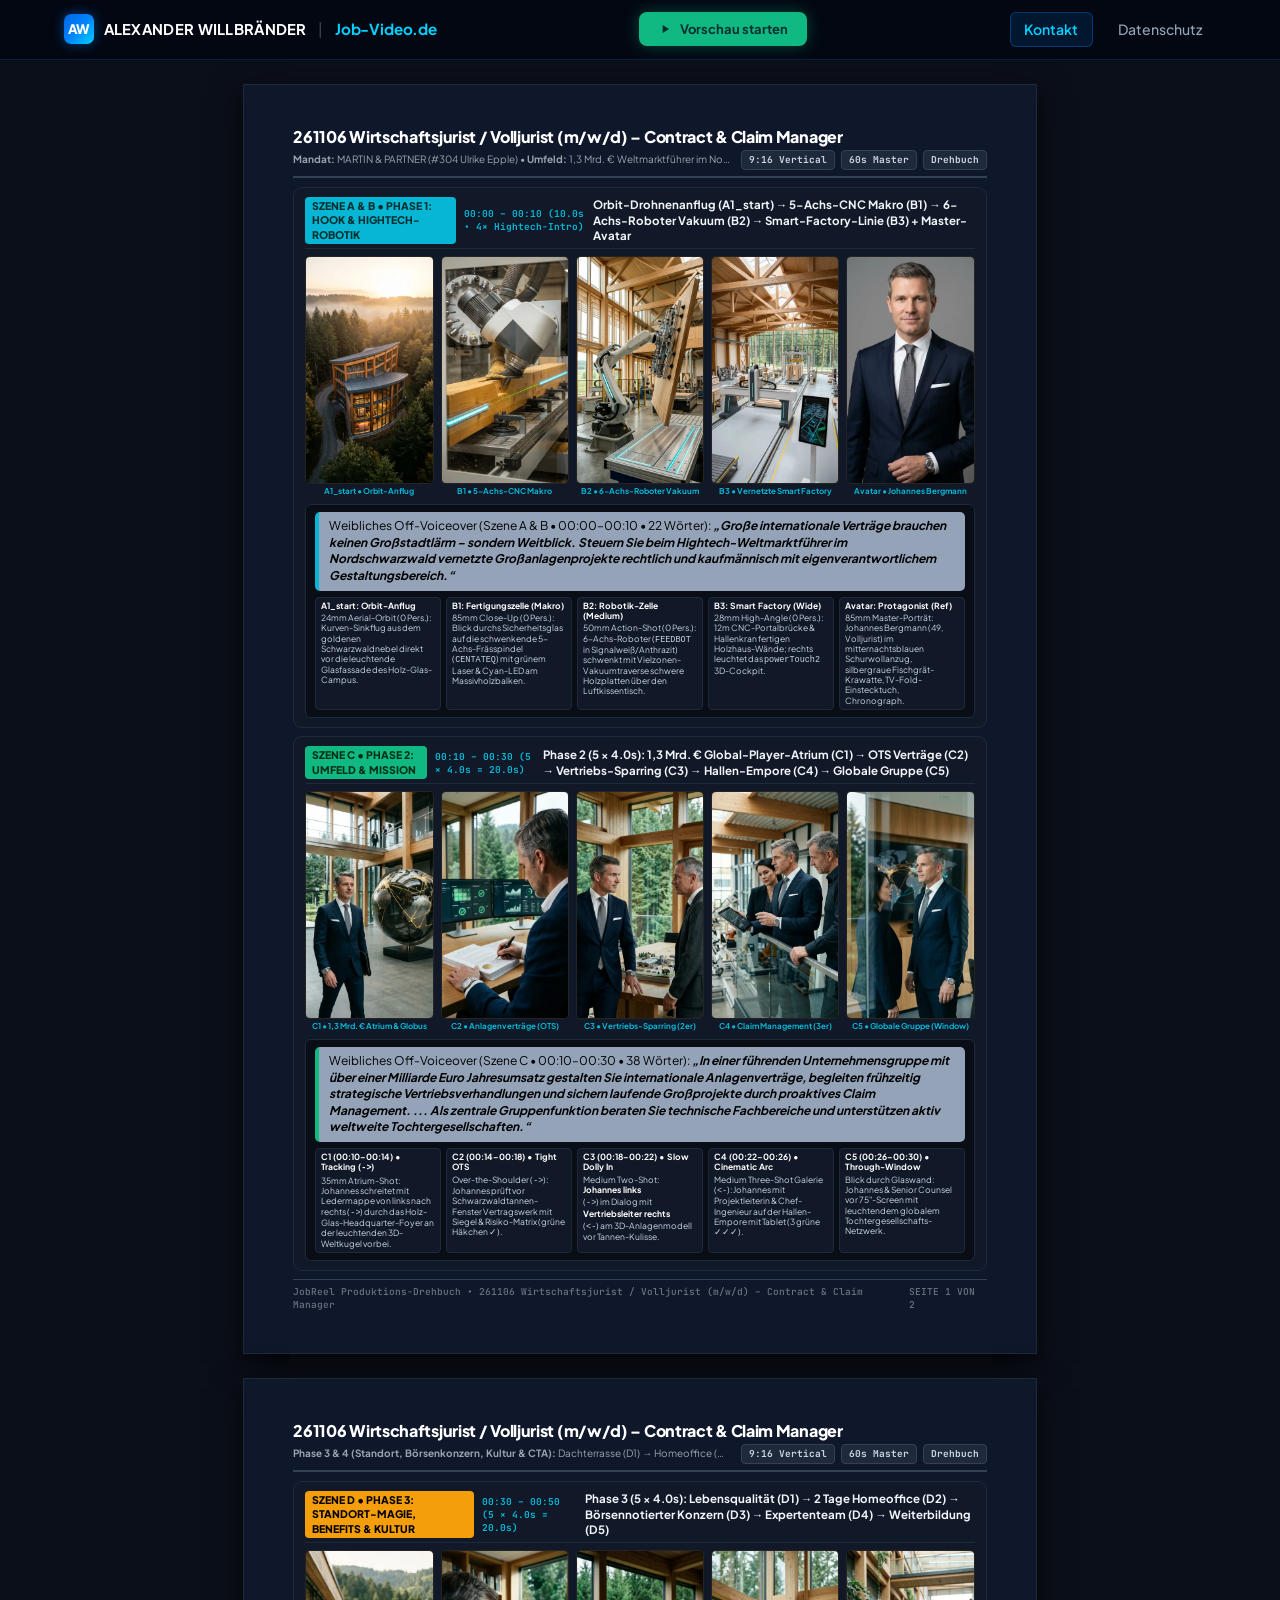
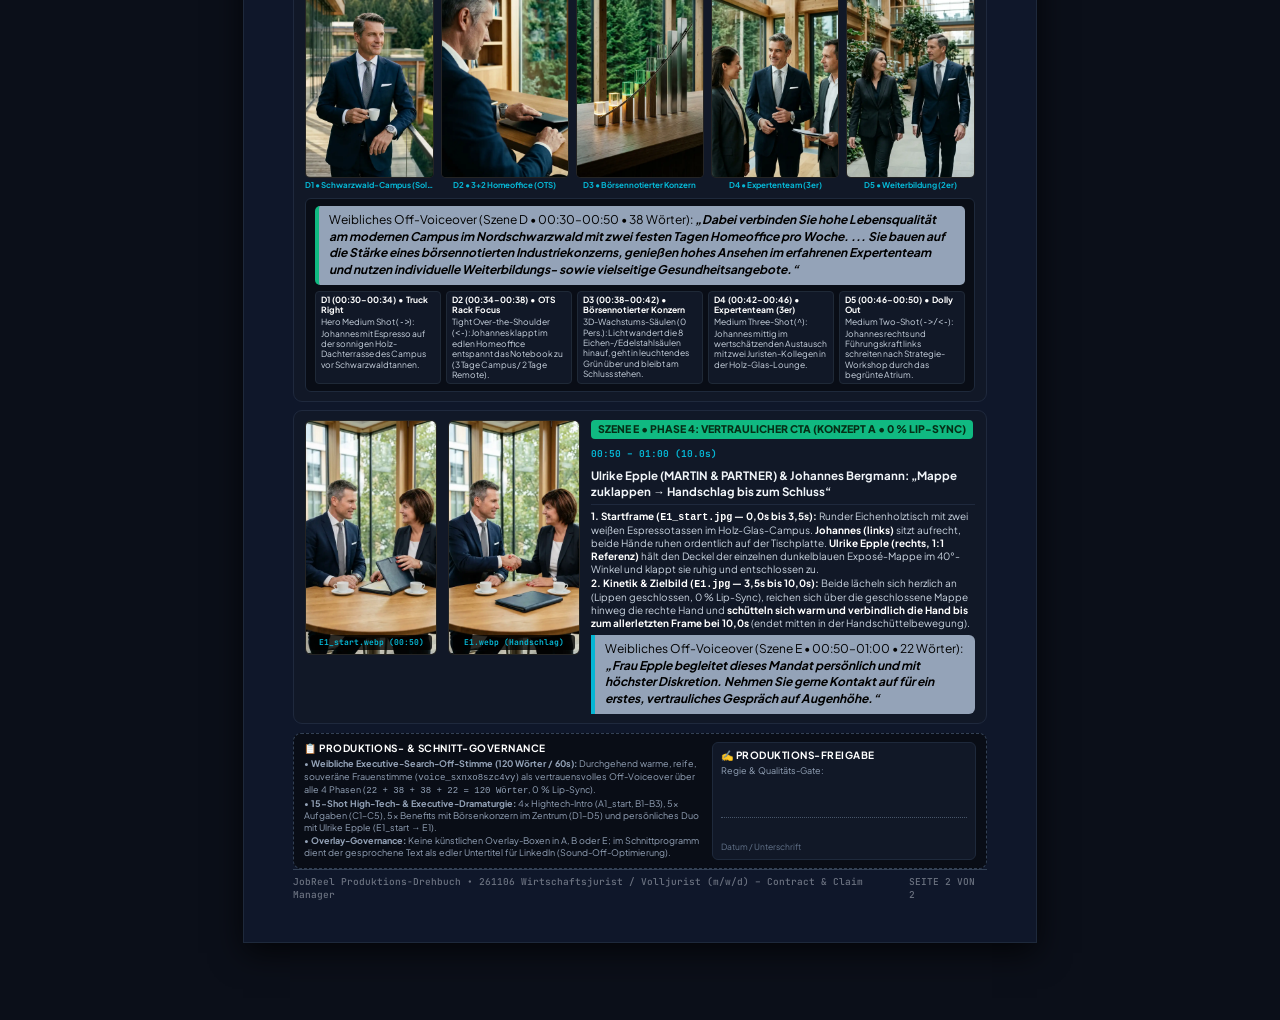
==== commit d808a846: "Show only Page 1 and 2 in Web and PDF view for 261106" ====
--- a/261106/index.html
+++ b/261106/index.html
@@ -202,6 +202,11 @@
       position: relative;
     }
 
+    /* Kunden-Ansicht: Nur Seite 1 & 2 anzeigen (Seiten 3–5 ausblenden) */
+    .a4-page:nth-of-type(n+3) {
+      display: none !important;
+    }
+
     .doc-header {
       display: flex;
       flex-direction: column;
@@ -625,6 +630,8 @@
         break-after: page !important;
         overflow: hidden !important;
       }
+      .a4-page:nth-of-type(n+3) { display: none !important; }
+      .a4-page:nth-of-type(2) { page-break-after: auto !important; break-after: auto !important; }
       .a4-page:last-of-type { page-break-after: auto !important; break-after: auto !important; }
       .doc-header { border-bottom: 2px solid #000 !important; }
       .doc-header h1, .doc-title-group h1 { color: #000 !important; }
@@ -865,7 +872,7 @@
 
     <div class="page-footer">
       <span>JobReel Produktions-Drehbuch • 261106 Wirtschaftsjurist / Volljurist (m/w/d) – Contract & Claim Manager</span>
-      <span>SEITE 1 VON 5</span>
+      <span>SEITE 1 VON 2</span>
     </div>
   </div>
 
@@ -995,7 +1002,7 @@
 
     <div class="page-footer">
       <span>JobReel Produktions-Drehbuch • 261106 Wirtschaftsjurist / Volljurist (m/w/d) – Contract & Claim Manager</span>
-      <span>SEITE 2 VON 5</span>
+      <span>SEITE 2 VON 2</span>
     </div>
   </div>
 
